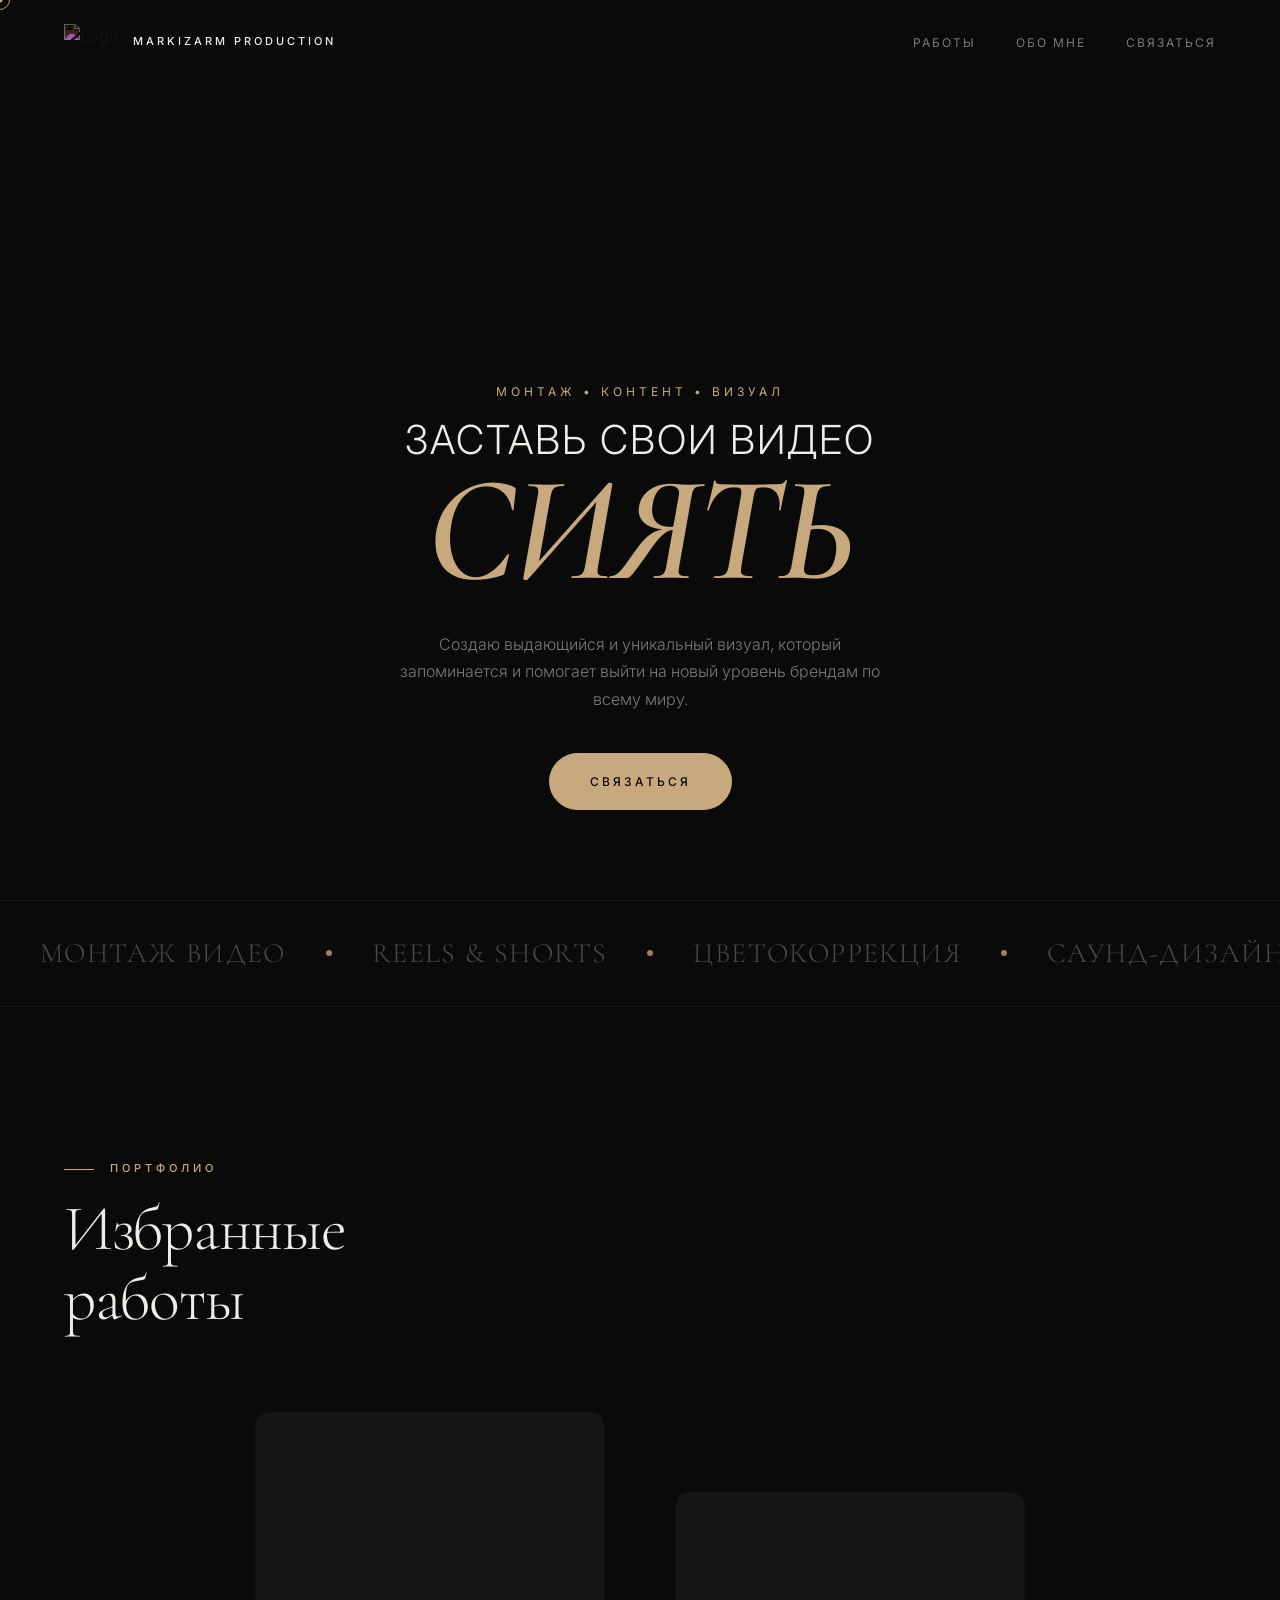
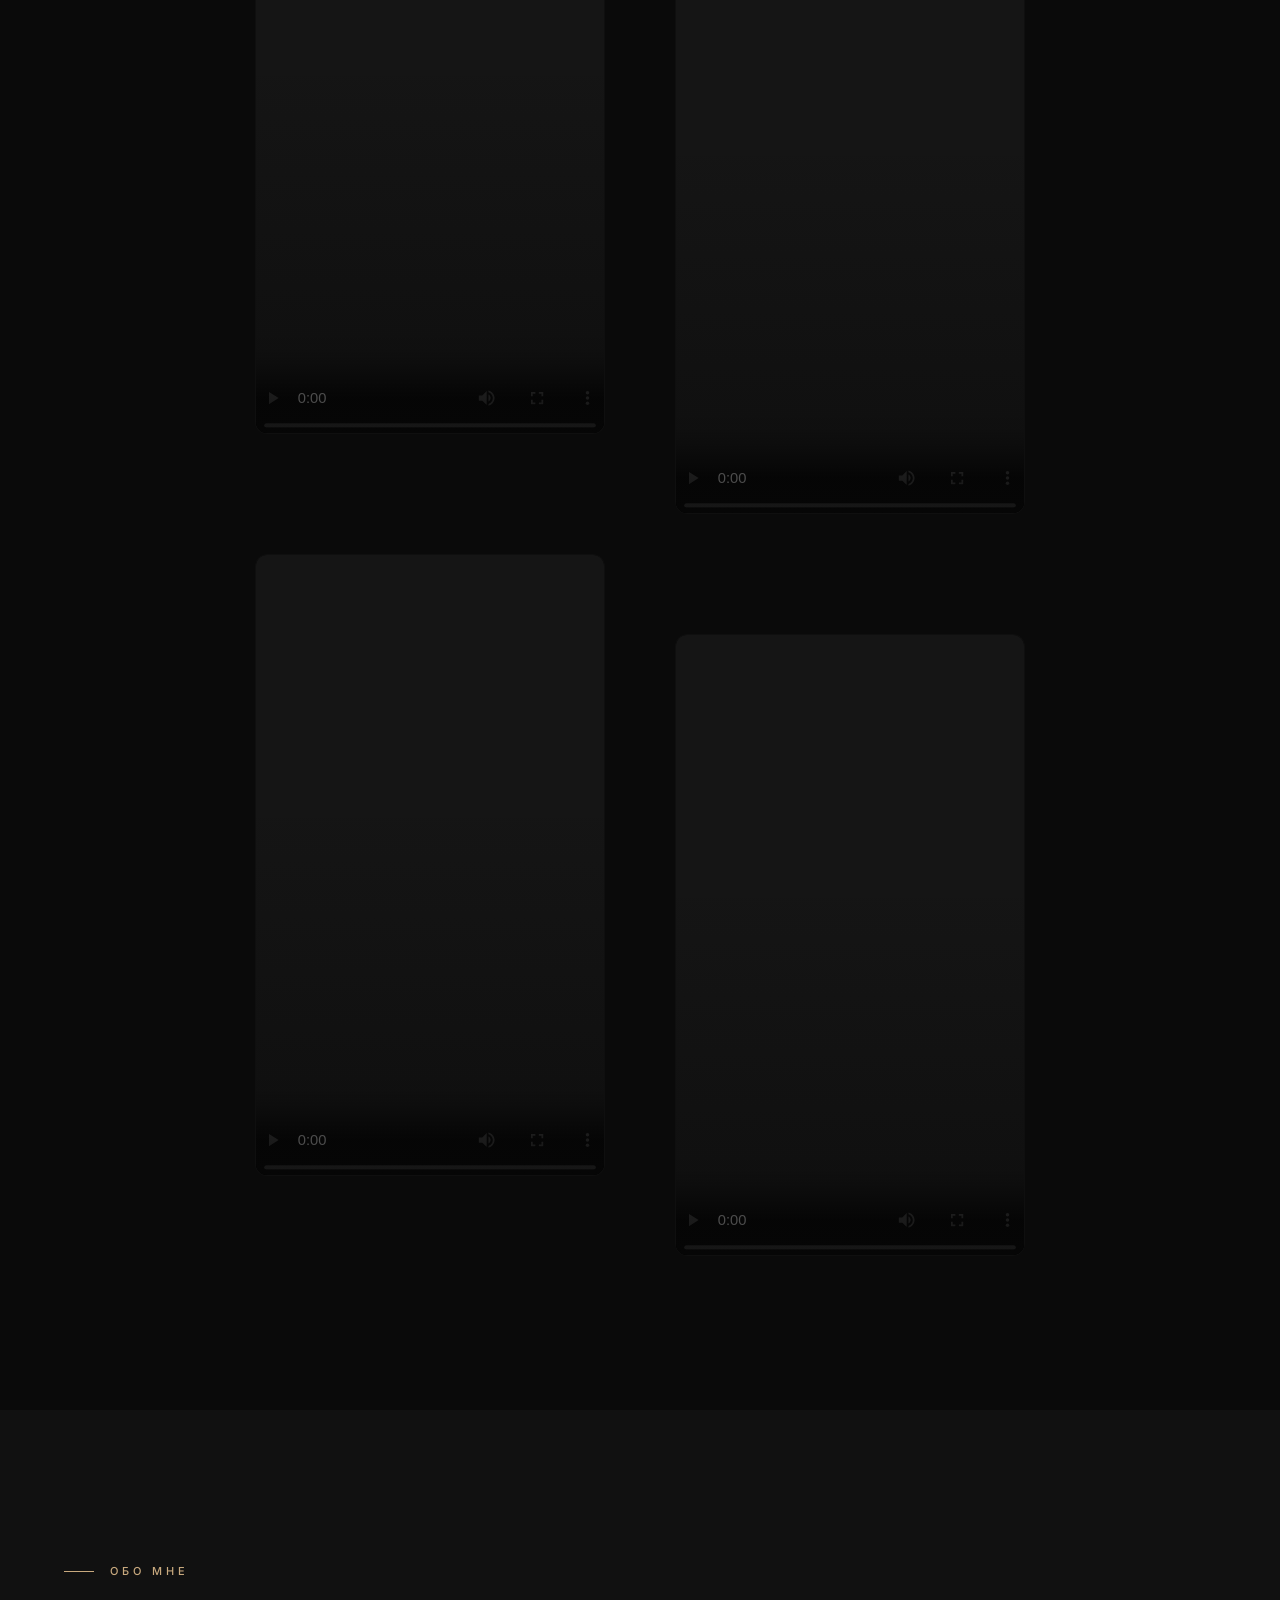
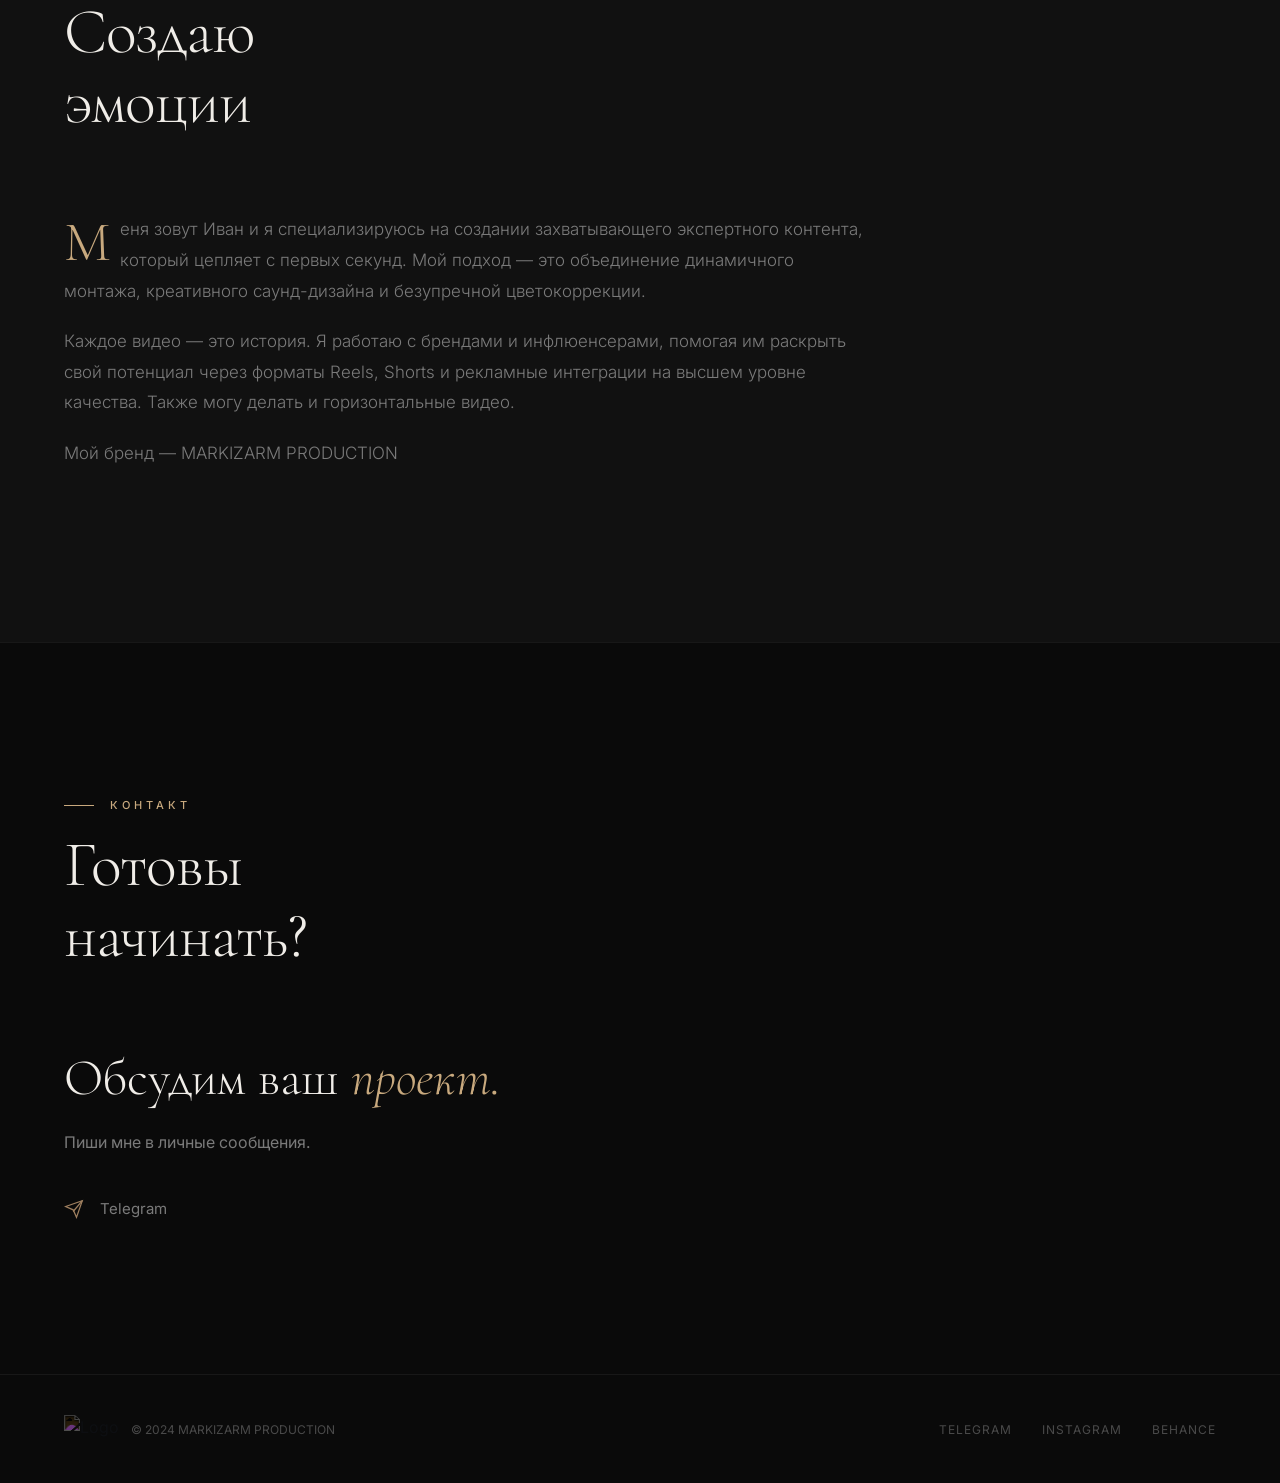
==== index.html @ 97e955fa "portfolio by markizarm" ====
<!DOCTYPE html>
<html lang="ru">
<head>
  <meta charset="UTF-8">
  <meta name="viewport" content="width=device-width, initial-scale=1.0">
  <title>Видеомонтаж и Контент — Портфолио</title>
  <meta name="description" content="Профессиональный видеомонтаж, Reels, Shorts и создание визуального контента.">
  <meta name="theme-color" content="#0a0a0a">

  <link rel="preconnect" href="https://fonts.googleapis.com">
  <link rel="preconnect" href="https://fonts.gstatic.com" crossorigin>
  <link href="https://fonts.googleapis.com/css2?family=Cormorant+Garamond:ital,wght@0,300;0,400;0,600;0,700;1,300;1,400&family=Inter:opsz,wght@14..32,300;14..32,400;14..32,500;14..32,600&display=swap" rel="stylesheet">

  <link rel="stylesheet" href="style.css">

  <link rel="icon" type="image/png" href="логотип/M%20-%20черный.png">
</head>
<body>

  <!-- ========== PRELOADER ========== -->
  <div class="preloader" id="preloader">
    <img src="логотип/M%20-%20черный.png" alt="Logo" class="preloader-logo custom-logo">
    <div class="preloader-line"></div>
  </div>

  <!-- ========== CUSTOM CURSOR ========== -->
  <div class="cursor" id="cursor"></div>
  <div class="cursor-dot" id="cursorDot"></div>

  <!-- ========== MOBILE MENU ========== -->
  <div class="mobile-menu" id="mobileMenu">
    <a href="#projects" data-mobile-link>Работы</a>
    <a href="#about" data-mobile-link>Обо мне</a>
    <a href="#contact" data-mobile-link>Связаться</a>
  </div>

  <!-- ========== NAVIGATION ========== -->
  <nav class="nav" id="nav">
    <a href="#" class="nav-logo" data-hover>
      <img src="логотип/M%20-%20черный.png" alt="Logo" class="custom-logo nav-logo-img">
      <div class="nav-logo-text">
        MARKIZARM PRODUCTION
      </div>
    </a>

    <ul class="nav-links">
      <li><a href="#projects" data-hover>Работы</a></li>
      <li><a href="#about" data-hover>Обо мне</a></li>
      <li><a href="#contact" data-hover>Связаться</a></li>
    </ul>

    <button class="nav-toggle" id="navToggle" aria-label="Меню">
      <span></span>
      <span></span>
      <span></span>
    </button>
  </nav>

  <main id="main-content">

    <!-- ========== HERO SECTION ========== -->
    <section class="hero" id="hero">
      <div class="hero-bg">
        <!-- Текстурный фон убран -->
      </div>
      <div class="hero-overlay"></div>

      <div class="hero-content" style="text-align: center; max-width: 1000px; margin: 0 auto; display: flex; flex-direction: column; align-items: center;">
        <p class="hero-subtitle">монтаж • контент • визуал</p>
        <h1 class="hero-title" style="margin-bottom: 20px;">
          <span class="line"><span class="line-inner" style="font-family: var(--font-body); font-weight: 300; font-size: clamp(24px, 4vw, 40px); letter-spacing: 0.05em; text-transform: uppercase;">заставь свои видео</span></span>
          <span class="line"><span class="line-inner" style="font-size: clamp(60px, 12vw, 150px); color: var(--accent); font-weight: 600; font-style: italic; text-transform: uppercase; padding: 0 10px;">СИЯТЬ</span></span>
        </h1>
        <p class="hero-description" style="margin-top: 10px;">
          Создаю выдающийся и уникальный визуал, который запоминается и помогает выйти на новый уровень брендам по всему миру.
        </p>
        <div class="hero-btns" style="margin-top: 40px; display: flex; gap: 20px; opacity: 0; animation: heroReveal 1s var(--ease-out-expo) 1.6s forwards; transform: translateY(30px);">
          <a href="#contact" class="btn-submit" data-hover style="align-self: center; background: var(--accent); color: var(--bg-primary); padding: 18px 40px; border-radius: 100px;">
            Связаться
          </a>
        </div>
      </div>
    </section>

    <!-- ========== MARQUEE ========== -->
    <div class="marquee">
      <div class="marquee-track">
        <div class="marquee-item">
          <span>Монтаж видео</span><div class="dot"></div>
          <span>Reels & Shorts</span><div class="dot"></div>
          <span>Цветокоррекция</span><div class="dot"></div>
          <span>Саунд-дизайн</span><div class="dot"></div>
          <span>Креатив</span><div class="dot"></div>
          <span>Визуальные эффекты</span><div class="dot"></div>
        </div>
        <div class="marquee-item">
          <span>Монтаж видео</span><div class="dot"></div>
          <span>Reels & Shorts</span><div class="dot"></div>
          <span>Цветокоррекция</span><div class="dot"></div>
          <span>Саунд-дизайн</span><div class="dot"></div>
          <span>Креатив</span><div class="dot"></div>
          <span>Визуальные эффекты</span><div class="dot"></div>
        </div>
      </div>
    </div>

    <!-- ========== PROJECTS SECTION (VIDEOS) ========== -->
    <section class="section projects" id="projects">
      <div class="section-header reveal">
        <p class="section-label">Портфолио</p>
        <h2 class="section-title">Избранные<br>работы</h2>
      </div>

      <div class="video-grid stagger-children">
        <!-- Video 1 -->
        <div class="video-card reveal">
          <div class="video-card-inner">
            <video class="portfolio-video" src="видео/Comp%201.mp4" controls preload="metadata"></video>
            <div class="video-card-overlay"></div>
            <div class="project-card-shine"></div>
          </div>
        </div>

        <!-- Video 2 -->
        <div class="video-card reveal">
          <div class="video-card-inner">
            <video class="portfolio-video" src="видео/Feast%20рилс%20(%20новый%20стиль%20)%20Linked%20Comp%2001.mp4" controls preload="metadata"></video>
            <div class="video-card-overlay"></div>
            <div class="project-card-shine"></div>
          </div>
        </div>

        <!-- Video 3 -->
        <div class="video-card reveal">
          <div class="video-card-inner">
            <video class="portfolio-video" src="видео/конкурс%20едит%20лаб%20Linked_1.mp4" controls preload="metadata"></video>
            <div class="video-card-overlay"></div>
            <div class="project-card-shine"></div>
          </div>
        </div>

        <!-- Video 4 -->
        <div class="video-card reveal">
          <div class="video-card-inner">
            <video class="portfolio-video" src="видео/симон%20рилс.mp4" controls preload="metadata"></video>
            <div class="video-card-overlay"></div>
            <div class="project-card-shine"></div>
          </div>
        </div>
      </div>
    </section>

    <!-- ========== ABOUT SECTION ========== -->
    <section class="section about" id="about">
      <div class="section-header reveal">
        <p class="section-label">Обо мне</p>
        <h2 class="section-title">Создаю<br>эмоции</h2>
      </div>

      <div class="about-grid">
        <div class="about-text reveal">
          <p>Меня зовут Иван и я специализируюсь на создании захватывающего экспертного контента, который цепляет с первых секунд. Мой подход — это объединение динамичного монтажа, креативного саунд-дизайна и безупречной цветокоррекции.</p>
          <p>Каждое видео — это история. Я работаю с брендами и инфлюенсерами, помогая им раскрыть свой потенциал через форматы Reels, Shorts и рекламные интеграции на высшем уровне качества. Также могу делать и горизонтальные видео.</p>
          <p>Мой бренд — MARKIZARM PRODUCTION</p>
        </div>
      </div>
    </section>

    <!-- ========== CONTACT SECTION ========== -->
    <section class="section contact" id="contact">
      <div class="section-header reveal">
        <p class="section-label">Контакт</p>
        <h2 class="section-title">Готовы<br>начинать?</h2>
      </div>

      <div class="contact-grid">
        <div class="contact-text reveal">
          <h3>Обсудим ваш <em>проект.</em></h3>
          <p>Пиши мне в личные сообщения.</p>

          <div class="contact-info">
            <a href="https://t.me/markizarm228" target="_blank" class="contact-info-item" data-hover>
              <svg viewBox="0 0 24 24" fill="none" stroke="currentColor" stroke-width="1.5">
                <path d="m22 2-7 20-4-9-9-4 20-7z"/>
                <path d="m22 2-11 13"/>
              </svg>
              Telegram
            </a>
          </div>
        </div>
      </div>
    </section>

  </main>

  <!-- ========== FOOTER ========== -->
  <footer class="footer">
    <div class="footer-left">
      <a href="#" class="footer-logo" data-hover>
        <img src="логотип/M%20-%20черный.png" alt="Logo" class="custom-logo">
      </a>
      <span class="footer-copy">&copy; 2024 MARKIZARM PRODUCTION</span>
    </div>

    <div class="footer-links">
      <a href="#" data-hover>Telegram</a>
      <a href="#" data-hover>Instagram</a>
      <a href="#" data-hover>Behance</a>
    </div>
  </footer>

  <script src="script.js"></script>
</body>
</html>
---- style.css ----
/* ============================================
   MARKIZARM PRODUCTION — Design System
   Monochrome + Dark Accent Palette
   ============================================ */

/* --- CSS Custom Properties --- */
:root {
  /* Colors */
  --bg-primary: #0a0a0a;
  --bg-secondary: #111111;
  --bg-card: #161616;
  --bg-card-hover: #1c1c1c;
  --bg-surface: #1a1a1a;
  --border: rgba(255, 255, 255, 0.06);
  --border-hover: rgba(255, 255, 255, 0.12);

  --text-primary: #f0ede8;
  --text-secondary: #7a7a7a;
  --text-muted: #4a4a4a;

  --accent: #c8a97e;
  --accent-dim: #a08060;
  --accent-glow: rgba(200, 169, 126, 0.15);

  /* Typography */
  --font-heading: 'Cormorant Garamond', 'Georgia', serif;
  --font-body: 'Inter', -apple-system, sans-serif;

  /* Spacing */
  --section-padding: clamp(80px, 12vw, 160px);
  --container-width: 1440px;
  --container-padding: clamp(20px, 5vw, 80px);

  /* Transitions */
  --ease-out-expo: cubic-bezier(0.16, 1, 0.3, 1);
  --ease-out-quart: cubic-bezier(0.25, 1, 0.5, 1);
  --ease-in-out: cubic-bezier(0.65, 0, 0.35, 1);

  /* 3D */
  --perspective: 1000px;
  --tilt-max: 12deg;
}

/* --- Reset & Base --- */
*,
*::before,
*::after {
  margin: 0;
  padding: 0;
  box-sizing: border-box;
}

html {
  scroll-behavior: smooth;
  overflow-x: hidden;
  -webkit-font-smoothing: antialiased;
  -moz-osx-font-smoothing: grayscale;
}

body {
  font-family: var(--font-body);
  background: var(--bg-primary);
  color: var(--text-primary);
  line-height: 1.6;
  overflow-x: hidden;
  cursor: default;
}

a {
  color: inherit;
  text-decoration: none;
}

img {
  display: block;
  max-width: 100%;
}

button {
  border: none;
  background: none;
  color: inherit;
  font: inherit;
  cursor: pointer;
}

::selection {
  background: var(--accent);
  color: var(--bg-primary);
}

/* --- Custom Cursor --- */
.cursor {
  position: fixed;
  top: 0;
  left: 0;
  width: 20px;
  height: 20px;
  border: 1.5px solid var(--accent);
  border-radius: 50%;
  pointer-events: none;
  z-index: 10000;
  transition: width 0.3s var(--ease-out-expo),
              height 0.3s var(--ease-out-expo),
              border-color 0.3s,
              background 0.3s;
  transform: translate(-50%, -50%);
  mix-blend-mode: difference;
}

.cursor.hovering {
  width: 50px;
  height: 50px;
  background: rgba(200, 169, 126, 0.1);
  border-color: var(--accent);
}

.cursor-dot {
  position: fixed;
  top: 0;
  left: 0;
  width: 5px;
  height: 5px;
  background: var(--accent);
  border-radius: 50%;
  pointer-events: none;
  z-index: 10001;
  transform: translate(-50%, -50%);
}

@media (hover: none) {
  .cursor, .cursor-dot { display: none; }
}

/* --- Preloader --- */
.preloader {
  position: fixed;
  inset: 0;
  z-index: 9999;
  background: var(--bg-primary);
  display: flex;
  flex-direction: column;
  align-items: center;
  justify-content: center;
  transition: opacity 0.8s var(--ease-out-expo),
              visibility 0.8s;
}

.preloader.hidden {
  opacity: 0;
  visibility: hidden;
  pointer-events: none;
}

.preloader-logo {
  width: 80px;
  height: 80px;
  color: var(--text-primary);
  animation: preloaderPulse 1.5s var(--ease-in-out) infinite;
}

.preloader-line {
  width: 120px;
  height: 1px;
  background: var(--border);
  margin-top: 30px;
  position: relative;
  overflow: hidden;
}

.preloader-line::after {
  content: '';
  position: absolute;
  top: 0;
  left: -100%;
  width: 100%;
  height: 100%;
  background: var(--accent);
  animation: preloaderSlide 1.2s var(--ease-in-out) infinite;
}

@keyframes preloaderPulse {
  0%, 100% { opacity: 0.4; transform: scale(0.95); }
  50% { opacity: 1; transform: scale(1); }
}

@keyframes preloaderSlide {
  0% { left: -100%; }
  100% { left: 100%; }
}

/* --- Navigation --- */
.nav {
  position: fixed;
  top: 0;
  left: 0;
  right: 0;
  z-index: 1000;
  padding: 24px var(--container-padding);
  display: flex;
  align-items: center;
  justify-content: space-between;
  transition: background 0.4s, padding 0.4s, backdrop-filter 0.4s;
}

.nav.scrolled {
  background: rgba(10, 10, 10, 0.85);
  backdrop-filter: blur(20px);
  -webkit-backdrop-filter: blur(20px);
  padding-top: 16px;
  padding-bottom: 16px;
  border-bottom: 1px solid var(--border);
}

.nav-logo {
  display: flex;
  align-items: center;
  gap: 14px;
  z-index: 1001;
}

.nav-logo svg {
  width: 36px;
  height: 36px;
  color: var(--text-primary);
  transition: color 0.3s;
}

.nav-logo:hover svg {
  color: var(--accent);
}

.nav-logo-text {
  font-family: var(--font-body);
  font-size: 11px;
  font-weight: 500;
  letter-spacing: 3px;
  text-transform: uppercase;
  color: var(--text-primary);
}

.nav-logo-text span {
  display: block;
  font-size: 9px;
  letter-spacing: 4px;
  color: var(--text-secondary);
  margin-top: 2px;
}

.nav-links {
  display: flex;
  align-items: center;
  gap: 40px;
  list-style: none;
}

.nav-links a {
  font-size: 12px;
  font-weight: 400;
  letter-spacing: 2px;
  text-transform: uppercase;
  color: var(--text-secondary);
  transition: color 0.3s;
  position: relative;
}

.nav-links a::after {
  content: '';
  position: absolute;
  bottom: -4px;
  left: 0;
  width: 0;
  height: 1px;
  background: var(--accent);
  transition: width 0.4s var(--ease-out-expo);
}

.nav-links a:hover {
  color: var(--text-primary);
}

.nav-links a:hover::after {
  width: 100%;
}

/* Mobile Menu Toggle */
.nav-toggle {
  display: none;
  flex-direction: column;
  gap: 6px;
  width: 28px;
  z-index: 1001;
  cursor: pointer;
}

.nav-toggle span {
  display: block;
  width: 100%;
  height: 1.5px;
  background: var(--text-primary);
  transition: transform 0.4s var(--ease-out-expo),
              opacity 0.3s;
}

.nav-toggle.active span:nth-child(1) {
  transform: translateY(7.5px) rotate(45deg);
}
.nav-toggle.active span:nth-child(2) {
  opacity: 0;
}
.nav-toggle.active span:nth-child(3) {
  transform: translateY(-7.5px) rotate(-45deg);
}

/* --- Hero Section --- */
.hero {
  position: relative;
  height: 100vh;
  min-height: 700px;
  display: flex;
  align-items: flex-end;
  justify-content: flex-start;
  padding: 0 var(--container-padding);
  padding-bottom: clamp(60px, 10vh, 120px);
  overflow: hidden;
}

.hero-bg {
  position: absolute;
  inset: 0;
  z-index: 0;
}

.hero-bg img {
  width: 100%;
  height: 100%;
  object-fit: cover;
  filter: grayscale(100%) brightness(0.35) contrast(1.1);
  transform: scale(1.1);
  transition: transform 0.1s linear;
}

.hero-overlay {
  position: absolute;
  inset: 0;
  background: linear-gradient(
    180deg,
    rgba(10, 10, 10, 0.3) 0%,
    rgba(10, 10, 10, 0.1) 40%,
    rgba(10, 10, 10, 0.7) 75%,
    rgba(10, 10, 10, 0.95) 100%
  );
  z-index: 1;
}

.hero-content {
  position: relative;
  z-index: 2;
  max-width: 900px;
}

.hero-subtitle {
  font-family: var(--font-body);
  font-size: 12px;
  font-weight: 400;
  letter-spacing: 4px;
  text-transform: uppercase;
  color: var(--accent);
  margin-bottom: 20px;
  opacity: 0;
  transform: translateY(30px);
  animation: heroReveal 1s var(--ease-out-expo) 0.8s forwards;
}

.hero-title {
  font-family: var(--font-heading);
  font-size: clamp(48px, 8vw, 120px);
  font-weight: 300;
  line-height: 0.95;
  letter-spacing: -0.02em;
  color: var(--text-primary);
  margin-bottom: 30px;
}

.hero-title .line {
  display: block;
  overflow: hidden;
}

.hero-title .line-inner {
  display: block;
  opacity: 0;
  transform: translateY(100%);
  animation: heroTitleReveal 1.2s var(--ease-out-expo) forwards;
}

.hero-title .line:nth-child(1) .line-inner { animation-delay: 1s; }
.hero-title .line:nth-child(2) .line-inner { animation-delay: 1.15s; }

.hero-title em {
  font-style: italic;
  color: var(--accent);
}

.hero-description {
  font-size: 16px;
  font-weight: 300;
  color: var(--text-secondary);
  max-width: 500px;
  line-height: 1.7;
  opacity: 0;
  transform: translateY(30px);
  animation: heroReveal 1s var(--ease-out-expo) 1.4s forwards;
}

.hero-scroll {
  position: absolute;
  bottom: 40px;
  right: var(--container-padding);
  z-index: 2;
  display: flex;
  flex-direction: column;
  align-items: center;
  gap: 10px;
  opacity: 0;
  animation: heroReveal 1s var(--ease-out-expo) 1.8s forwards;
}

.hero-scroll span {
  font-size: 10px;
  letter-spacing: 3px;
  text-transform: uppercase;
  color: var(--text-muted);
  writing-mode: vertical-rl;
}

.hero-scroll-line {
  width: 1px;
  height: 60px;
  background: var(--border);
  position: relative;
  overflow: hidden;
}

.hero-scroll-line::after {
  content: '';
  position: absolute;
  top: -100%;
  left: 0;
  width: 100%;
  height: 100%;
  background: var(--accent);
  animation: scrollLine 2s var(--ease-in-out) infinite;
}

@keyframes heroReveal {
  to { opacity: 1; transform: translateY(0); }
}

@keyframes heroTitleReveal {
  to { opacity: 1; transform: translateY(0); }
}

@keyframes scrollLine {
  0% { top: -100%; }
  50% { top: 100%; }
  50.01% { top: -100%; }
  100% { top: 100%; }
}

/* --- Marquee --- */
.marquee {
  overflow: hidden;
  padding: 30px 0;
  border-top: 1px solid var(--border);
  border-bottom: 1px solid var(--border);
  background: var(--bg-primary);
  position: relative;
  z-index: 5;
}

.marquee-track {
  display: flex;
  width: max-content;
  animation: marqueeScroll 30s linear infinite;
}

.marquee-item {
  display: flex;
  align-items: center;
  gap: 40px;
  padding: 0 40px;
  white-space: nowrap;
}

.marquee-item span {
  font-family: var(--font-heading);
  font-size: clamp(18px, 2.5vw, 28px);
  font-weight: 300;
  letter-spacing: 0.05em;
  color: var(--text-muted);
  text-transform: uppercase;
}

.marquee-item .dot {
  width: 6px;
  height: 6px;
  border-radius: 50%;
  background: var(--accent-dim);
  flex-shrink: 0;
}

@keyframes marqueeScroll {
  0% { transform: translateX(0); }
  100% { transform: translateX(-50%); }
}

/* --- Section Common --- */
.section {
  padding: var(--section-padding) var(--container-padding);
  position: relative;
}

.section-header {
  margin-bottom: clamp(40px, 6vw, 80px);
}

.section-label {
  font-size: 11px;
  font-weight: 500;
  letter-spacing: 4px;
  text-transform: uppercase;
  color: var(--accent);
  margin-bottom: 16px;
  display: flex;
  align-items: center;
  gap: 16px;
}

.section-label::before {
  content: '';
  width: 30px;
  height: 1px;
  background: var(--accent);
}

.section-title {
  font-family: var(--font-heading);
  font-size: clamp(36px, 5vw, 72px);
  font-weight: 300;
  line-height: 1.1;
  letter-spacing: -0.02em;
}

/* --- Reveal Animations --- */
.reveal {
  opacity: 0;
  transform: translateY(60px);
  transition: opacity 1s var(--ease-out-expo),
              transform 1s var(--ease-out-expo);
}

.reveal.visible {
  opacity: 1;
  transform: translateY(0);
}

.reveal-mask {
  clip-path: inset(100% 0 0 0);
  transition: clip-path 1.2s var(--ease-out-expo);
}

.reveal-mask.visible {
  clip-path: inset(0 0 0 0);
}

.reveal-scale {
  opacity: 0;
  transform: scale(0.9);
  transition: opacity 1s var(--ease-out-expo),
              transform 1s var(--ease-out-expo);
}

.reveal-scale.visible {
  opacity: 1;
  transform: scale(1);
}

/* Stagger children */
.stagger-children .reveal:nth-child(1) { transition-delay: 0s; }
.stagger-children .reveal:nth-child(2) { transition-delay: 0.1s; }
.stagger-children .reveal:nth-child(3) { transition-delay: 0.2s; }
.stagger-children .reveal:nth-child(4) { transition-delay: 0.3s; }
.stagger-children .reveal:nth-child(5) { transition-delay: 0.4s; }
.stagger-children .reveal:nth-child(6) { transition-delay: 0.5s; }

/* --- About Section --- */
.about {
  background: var(--bg-secondary);
}

.about-grid {
  display: flex;
  flex-direction: column;
  gap: clamp(40px, 6vw, 100px);
  align-items: flex-start;
  max-width: 800px;
}

.about-text p {
  font-size: 17px;
  font-weight: 300;
  line-height: 1.8;
  color: var(--text-secondary);
  margin-bottom: 20px;
}

.about-text p:first-of-type::first-letter {
  font-family: var(--font-heading);
  font-size: 56px;
  float: left;
  line-height: 0.8;
  margin-right: 10px;
  margin-top: 6px;
  color: var(--accent);
}

.about-stats {
  display: grid;
  grid-template-columns: 1fr 1fr;
  gap: 40px;
  padding-top: 20px;
}

.stat {
  border-top: 1px solid var(--border);
  padding-top: 20px;
}

.stat-number {
  font-family: var(--font-heading);
  font-size: clamp(36px, 4vw, 56px);
  font-weight: 300;
  color: var(--text-primary);
  line-height: 1;
}

.stat-number .accent {
  color: var(--accent);
}

.stat-label {
  font-size: 12px;
  font-weight: 400;
  letter-spacing: 2px;
  text-transform: uppercase;
  color: var(--text-muted);
  margin-top: 8px;
}

/* --- Projects Section --- */
.projects {
  background: var(--bg-primary);
}

/* --- Custom Logo --- */
.custom-logo {
  height: 36px;
  width: auto;
  filter: invert(1);
  transition: transform 0.3s;
}

.preloader-logo.custom-logo {
  height: 60px;
  animation: preloaderPulse 1.5s var(--ease-in-out) infinite;
}

.footer-logo .custom-logo {
  height: 28px;
  opacity: 0.6;
}

/* --- Video Grid --- */
.video-grid {
  display: grid;
  grid-template-columns: repeat(2, 1fr);
  gap: 40px;
  max-width: 800px;
  margin: 0 auto;
  justify-items: center;
}

.video-card {
  position: relative;
  width: 100%;
  max-width: 350px;
  border-radius: 12px;
  overflow: hidden;
  cursor: pointer;
  transform-style: preserve-3d;
  perspective: var(--perspective);
  transition: transform 0.1s linear;
}

.video-card:nth-child(even) {
  margin-top: 80px;
}

.video-card-inner {
  position: relative;
  aspect-ratio: 9 / 16;
  overflow: hidden;
  border-radius: 12px;
  border: 1px solid var(--border);
  transition: border-color 0.4s, box-shadow 0.4s;
  transform-style: preserve-3d;
  background: #000;
}

.video-card:hover .video-card-inner {
  border-color: var(--border-hover);
  box-shadow: 0 30px 80px rgba(0, 0, 0, 0.4);
}

.portfolio-video {
  width: 100%;
  height: 100%;
  object-fit: cover;
  filter: grayscale(80%) brightness(0.6) contrast(1.1);
  transform: scale(1.05);
  transition: transform 0.8s var(--ease-out-expo), filter 0.8s var(--ease-out-expo);
}

.video-card:hover .portfolio-video {
  transform: scale(1.02);
  filter: grayscale(0%) brightness(1) contrast(1);
}

.video-card-overlay {
  position: absolute;
  inset: 0;
  background: linear-gradient(180deg, transparent 40%, rgba(10, 10, 10, 0.6) 100%);
  z-index: 1;
  pointer-events: none;
}

.video-play-btn {
  position: absolute;
  top: 50%;
  left: 50%;
  transform: translate(-50%, -50%) scale(0.8);
  width: 64px;
  height: 64px;
  background: rgba(0, 0, 0, 0.5);
  backdrop-filter: blur(8px);
  -webkit-backdrop-filter: blur(8px);
  border: 1px solid rgba(255, 255, 255, 0.2);
  border-radius: 50%;
  display: flex;
  align-items: center;
  justify-content: center;
  z-index: 4;
  opacity: 0;
  transition: opacity 0.4s var(--ease-out-expo), transform 0.4s var(--ease-out-expo), background 0.3s;
  pointer-events: none;
}

.video-play-btn svg {
  width: 24px;
  height: 24px;
  fill: #fff;
  margin-left: 4px;
}

.video-card:hover .video-play-btn {
  opacity: 1;
  transform: translate(-50%, -50%) scale(1);
}

.video-card.playing .video-play-btn {
  opacity: 0 !important;
}

.video-card.playing .portfolio-video {
  filter: grayscale(0%) brightness(1) contrast(1);
}


.contact {
  background: var(--bg-primary);
  border-top: 1px solid var(--border);
}

.contact-grid {
  display: flex;
  flex-direction: column;
  gap: clamp(40px, 8vw, 120px);
  max-width: 800px;
}

.contact-text h3 {
  font-family: var(--font-heading);
  font-size: clamp(32px, 4vw, 52px);
  font-weight: 300;
  line-height: 1.2;
  margin-bottom: 20px;
}

.contact-text h3 em {
  font-style: italic;
  color: var(--accent);
}

.contact-text p {
  font-size: 16px;
  color: var(--text-secondary);
  line-height: 1.7;
  margin-bottom: 40px;
}

.contact-info {
  display: flex;
  flex-direction: column;
  gap: 20px;
}

.contact-info-item {
  display: flex;
  align-items: center;
  gap: 16px;
  font-size: 15px;
  color: var(--text-secondary);
  transition: color 0.3s;
}

.contact-info-item:hover {
  color: var(--accent);
}

.contact-info-item svg {
  width: 20px;
  height: 20px;
  stroke: var(--accent-dim);
  flex-shrink: 0;
}

.contact-form {
  display: flex;
  flex-direction: column;
  gap: 24px;
}

.form-group {
  position: relative;
}

.form-group input,
.form-group textarea {
  width: 100%;
  padding: 16px 0;
  background: transparent;
  border: none;
  border-bottom: 1px solid var(--border);
  color: var(--text-primary);
  font-family: var(--font-body);
  font-size: 15px;
  font-weight: 300;
  outline: none;
  transition: border-color 0.3s;
}

.form-group textarea {
  resize: none;
  min-height: 100px;
}

.form-group input:focus,
.form-group textarea:focus {
  border-color: var(--accent);
}

.form-group label {
  position: absolute;
  top: 16px;
  left: 0;
  font-size: 13px;
  color: var(--text-muted);
  letter-spacing: 1px;
  transition: all 0.3s var(--ease-out-expo);
  pointer-events: none;
}

.form-group input:focus ~ label,
.form-group input:not(:placeholder-shown) ~ label,
.form-group textarea:focus ~ label,
.form-group textarea:not(:placeholder-shown) ~ label {
  top: -8px;
  font-size: 10px;
  color: var(--accent);
  letter-spacing: 2px;
  text-transform: uppercase;
}

.btn-submit {
  display: inline-flex;
  align-items: center;
  gap: 12px;
  padding: 18px 40px;
  background: transparent;
  border: 1px solid var(--accent);
  color: var(--accent);
  font-size: 12px;
  font-weight: 500;
  letter-spacing: 3px;
  text-transform: uppercase;
  cursor: pointer;
  transition: background 0.4s, color 0.4s, transform 0.3s;
  align-self: flex-start;
}

.btn-submit:hover {
  background: var(--accent);
  color: var(--bg-primary);
  transform: translateY(-2px);
}

.btn-submit svg {
  width: 16px;
  height: 16px;
  transition: transform 0.3s;
}

.btn-submit:hover svg {
  transform: translateX(4px);
}

/* --- Footer --- */
.footer {
  padding: 40px var(--container-padding);
  border-top: 1px solid var(--border);
  display: flex;
  align-items: center;
  justify-content: space-between;
  background: var(--bg-primary);
}

.footer-left {
  display: flex;
  align-items: center;
  gap: 12px;
}

.footer-logo svg {
  width: 28px;
  height: 28px;
  color: var(--text-muted);
}

.footer-copy {
  font-size: 12px;
  color: var(--text-muted);
}

.footer-links {
  display: flex;
  gap: 30px;
}

.footer-links a {
  font-size: 12px;
  color: var(--text-muted);
  letter-spacing: 1px;
  text-transform: uppercase;
  transition: color 0.3s;
}

.footer-links a:hover {
  color: var(--accent);
}

/* --- Parallax Section Backgrounds --- */
.parallax-section {
  position: relative;
  overflow: hidden;
}

.parallax-bg {
  position: absolute;
  inset: -20%;
  z-index: 0;
}

.parallax-bg img {
  width: 100%;
  height: 100%;
  object-fit: cover;
  filter: grayscale(100%) brightness(0.15);
}



/* --- Mobile Menu Overlay --- */
.mobile-menu {
  position: fixed;
  inset: 0;
  z-index: 999;
  background: var(--bg-primary);
  display: flex;
  flex-direction: column;
  align-items: center;
  justify-content: center;
  gap: 30px;
  opacity: 0;
  visibility: hidden;
  transition: opacity 0.5s, visibility 0.5s;
}

.mobile-menu.active {
  opacity: 1;
  visibility: visible;
}

.mobile-menu a {
  font-family: var(--font-heading);
  font-size: 36px;
  font-weight: 300;
  color: var(--text-secondary);
  transition: color 0.3s;
}

.mobile-menu a:hover {
  color: var(--accent);
}

/* --- Responsive --- */
@media (max-width: 1024px) {
  .projects-grid {
    grid-template-columns: 1fr;
    gap: 40px;
  }

  .project-card:nth-child(even) {
    margin-top: 0;
  }

  .services-grid {
    grid-template-columns: 1fr;
  }

  .about-grid {
    grid-template-columns: 1fr;
  }

  .contact-grid {
    grid-template-columns: 1fr;
  }

  .project-detail-meta-grid {
    grid-template-columns: repeat(2, 1fr);
  }
}

@media (max-width: 768px) {
  .nav-links {
    display: none;
  }

  .nav-toggle {
    display: flex;
  }

  .hero-title {
    font-size: clamp(36px, 10vw, 64px);
  }

  .about-stats {
    grid-template-columns: 1fr 1fr;
    gap: 24px;
  }

  .footer {
    flex-direction: column;
    gap: 20px;
    text-align: center;
  }

  .footer-links {
    gap: 20px;
  }

  .featured-project-content {
    flex-direction: column;
    gap: 20px;
  }
}

@media (max-width: 480px) {
  .about-stats {
    grid-template-columns: 1fr;
  }

  .project-detail-meta-grid {
    grid-template-columns: 1fr;
  }
}
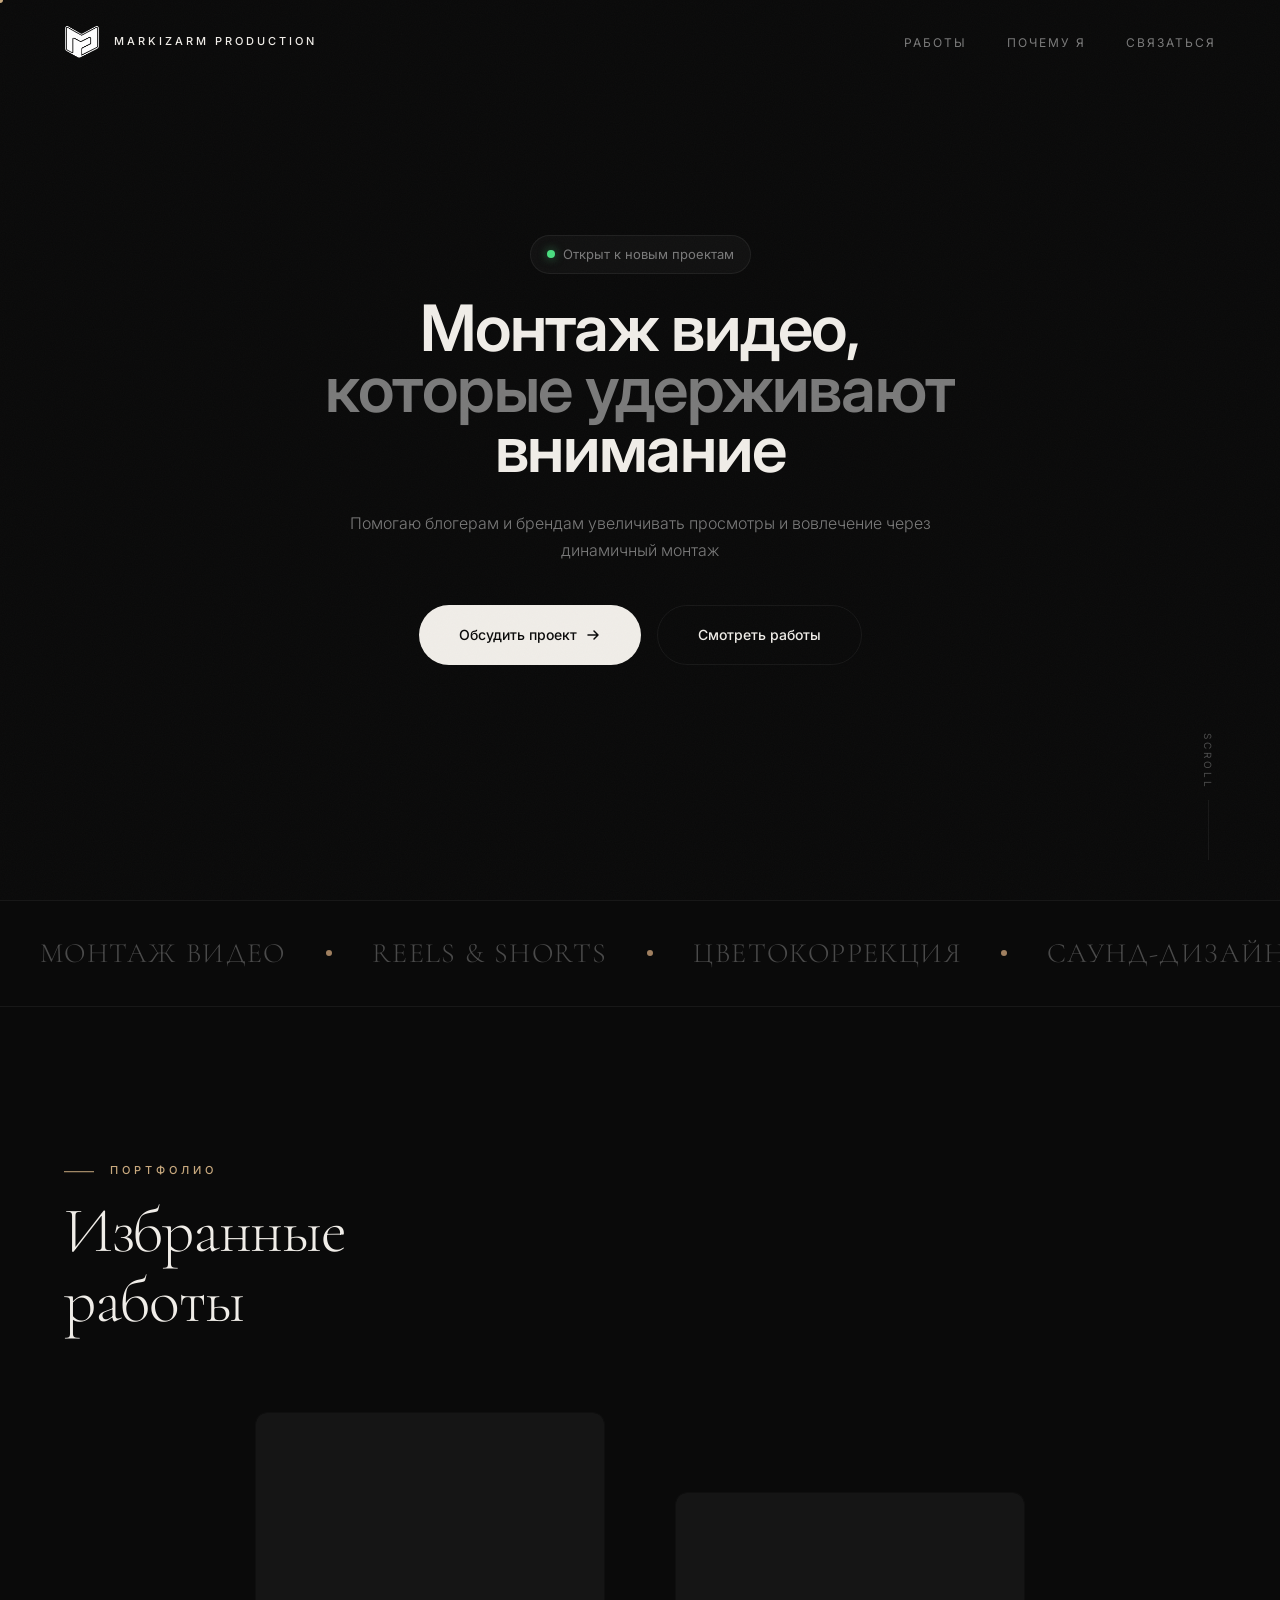
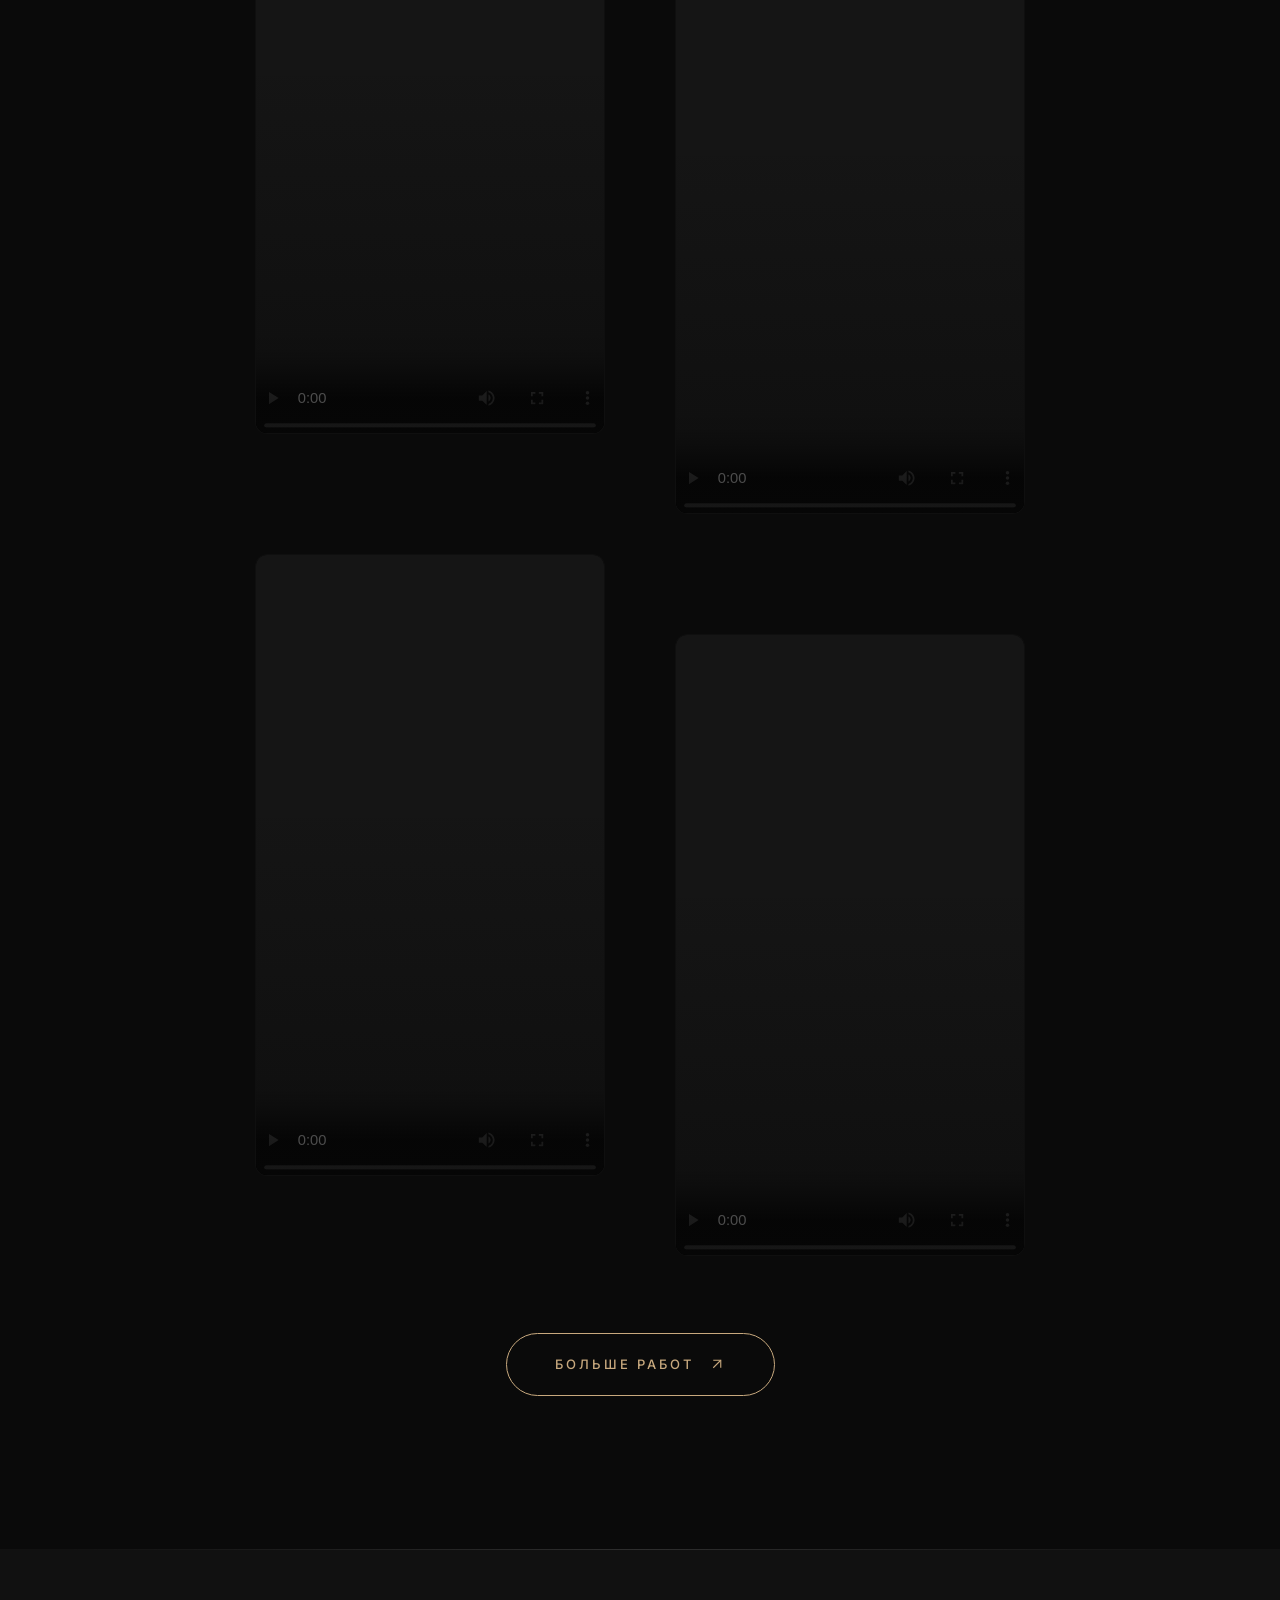
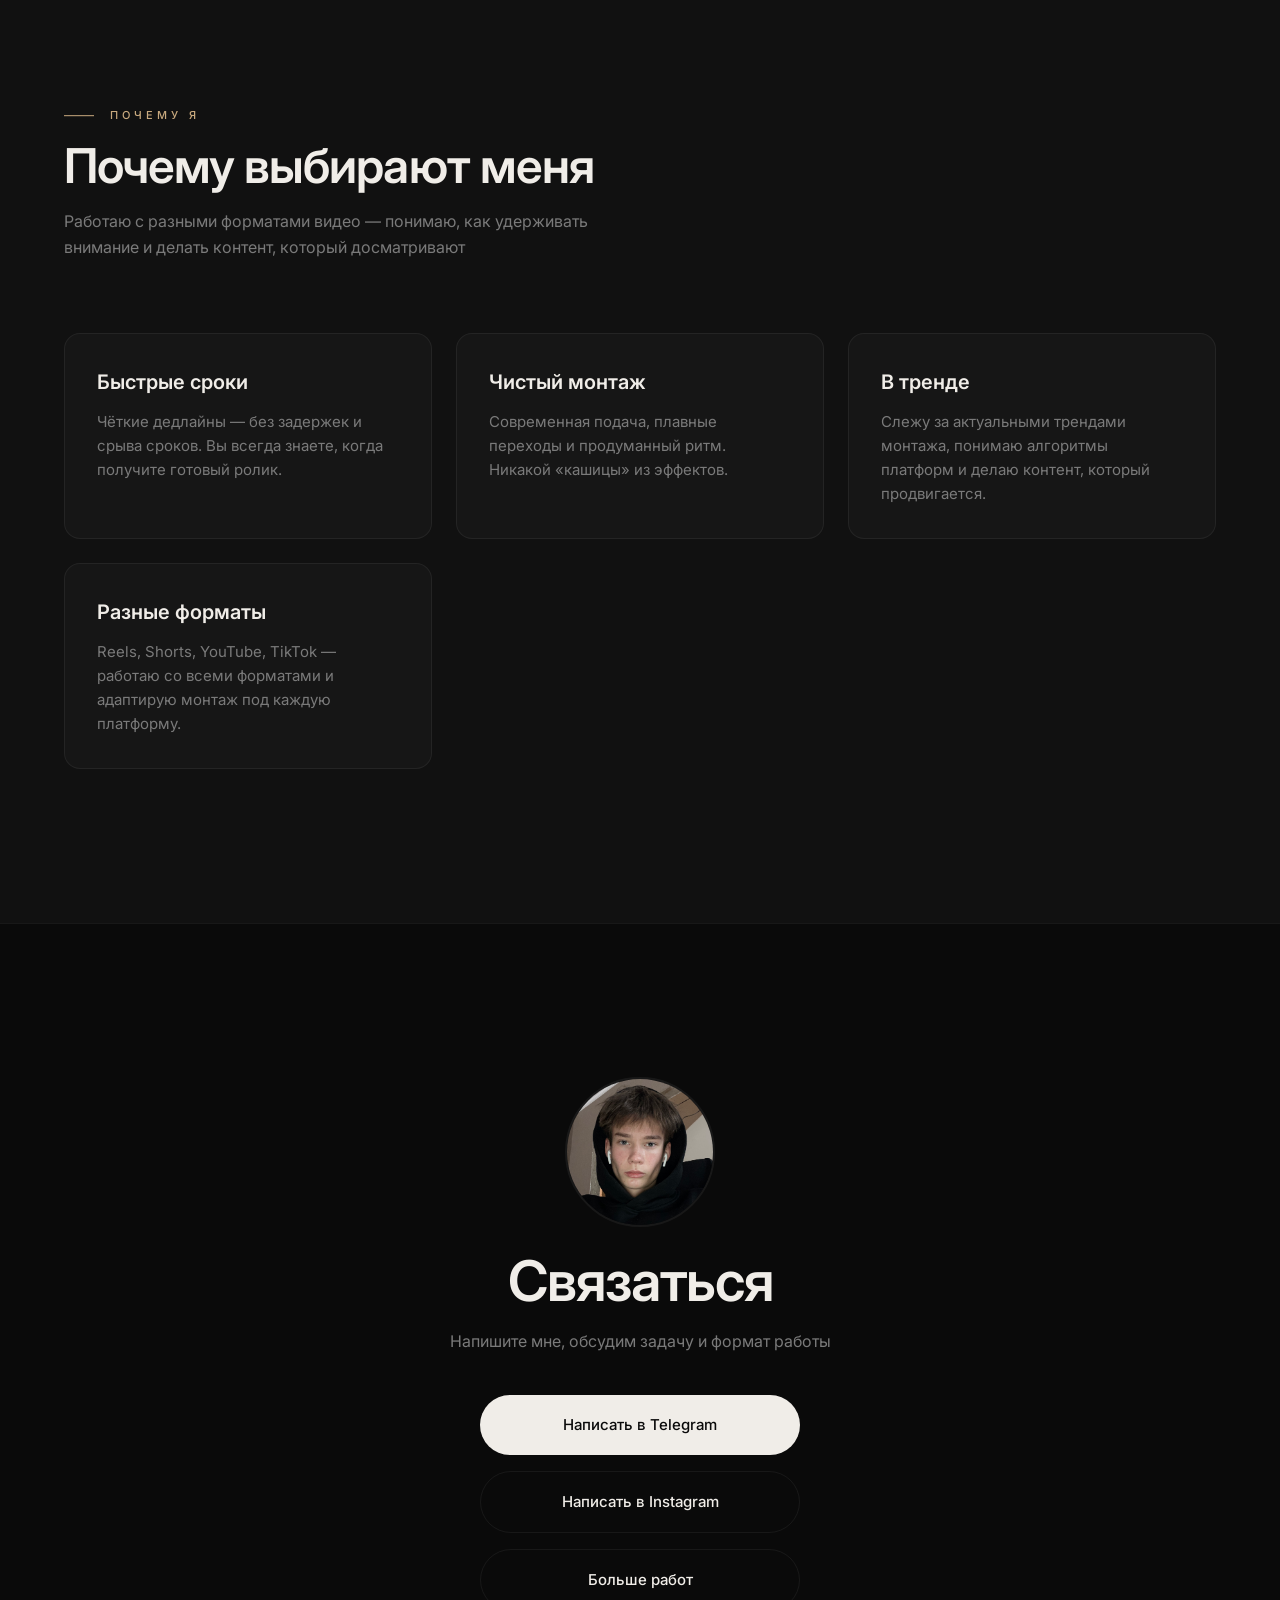
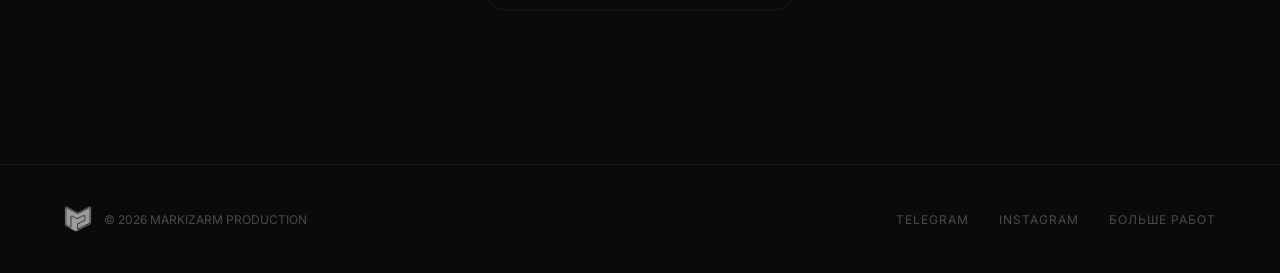
==== commit 8c8de0dc: "Add files via upload" ====
--- a/index.html
+++ b/index.html
@@ -30,7 +30,7 @@
   <!-- ========== MOBILE MENU ========== -->
   <div class="mobile-menu" id="mobileMenu">
     <a href="#projects" data-mobile-link>Работы</a>
-    <a href="#about" data-mobile-link>Обо мне</a>
+    <a href="#about" data-mobile-link>Почему я</a>
     <a href="#contact" data-mobile-link>Связаться</a>
   </div>
 
@@ -45,7 +45,7 @@
 
     <ul class="nav-links">
       <li><a href="#projects" data-hover>Работы</a></li>
-      <li><a href="#about" data-hover>Обо мне</a></li>
+      <li><a href="#about" data-hover>Почему я</a></li>
       <li><a href="#contact" data-hover>Связаться</a></li>
     </ul>
 
@@ -60,25 +60,37 @@
 
     <!-- ========== HERO SECTION ========== -->
     <section class="hero" id="hero">
-      <div class="hero-bg">
-        <!-- Текстурный фон убран -->
-      </div>
+      <canvas class="hero-canvas" id="heroCanvas"></canvas>
       <div class="hero-overlay"></div>
 
       <div class="hero-content" style="text-align: center; max-width: 1000px; margin: 0 auto; display: flex; flex-direction: column; align-items: center;">
-        <p class="hero-subtitle">монтаж • контент • визуал</p>
-        <h1 class="hero-title" style="margin-bottom: 20px;">
-          <span class="line"><span class="line-inner" style="font-family: var(--font-body); font-weight: 300; font-size: clamp(24px, 4vw, 40px); letter-spacing: 0.05em; text-transform: uppercase;">заставь свои видео</span></span>
-          <span class="line"><span class="line-inner" style="font-size: clamp(60px, 12vw, 150px); color: var(--accent); font-weight: 600; font-style: italic; text-transform: uppercase; padding: 0 10px;">СИЯТЬ</span></span>
+        <div class="hero-badge reveal" style="display: inline-flex; align-items: center; gap: 8px; padding: 8px 16px; border-radius: 100px; border: 1px solid var(--border); background: rgba(255, 255, 255, 0.03); margin-bottom: 24px; font-size: 13px; color: var(--text-secondary); opacity: 0; animation: heroReveal 1s var(--ease-out-expo) 0.6s forwards; transform: translateY(20px);">
+          <span class="hero-badge-dot" style="width: 8px; height: 8px; background: #4ade80; border-radius: 50%; box-shadow: 0 0 10px rgba(74, 222, 128, 0.5);"></span>
+          Открыт к новым проектам
+        </div>
+        <h1 class="hero-title" style="margin-bottom: 20px; font-weight: 600; text-transform: none; letter-spacing: -0.03em;">
+          <span class="line"><span class="line-inner" style="font-family: var(--font-body); font-weight: 600; font-size: clamp(32px, 6vw, 64px); letter-spacing: -0.02em; text-transform: none;">Монтаж видео,</span></span>
+          <span class="line"><span class="line-inner" style="font-family: var(--font-body); font-weight: 600; font-size: clamp(32px, 6vw, 64px); color: var(--text-secondary); letter-spacing: -0.02em; text-transform: none;">которые удерживают</span></span>
+          <span class="line"><span class="line-inner" style="font-family: var(--font-body); font-weight: 600; font-size: clamp(32px, 6vw, 64px); letter-spacing: -0.02em; text-transform: none;">внимание</span></span>
         </h1>
-        <p class="hero-description" style="margin-top: 10px;">
-          Создаю выдающийся и уникальный визуал, который запоминается и помогает выйти на новый уровень брендам по всему миру.
+        <p class="hero-description" style="margin-top: 10px; max-width: 600px;">
+          Помогаю блогерам и брендам увеличивать просмотры и вовлечение через динамичный монтаж
         </p>
-        <div class="hero-btns" style="margin-top: 40px; display: flex; gap: 20px; opacity: 0; animation: heroReveal 1s var(--ease-out-expo) 1.6s forwards; transform: translateY(30px);">
-          <a href="#contact" class="btn-submit" data-hover style="align-self: center; background: var(--accent); color: var(--bg-primary); padding: 18px 40px; border-radius: 100px;">
-            Связаться
-          </a>
-        </div>
+        <div class="hero-btns" style="margin-top: 40px; display: flex; gap: 16px; opacity: 0; animation: heroReveal 1s var(--ease-out-expo) 1.6s forwards; transform: translateY(30px); flex-wrap: wrap; justify-content: center;">
+          <a href="#contact" class="btn-primary" data-hover style="background: var(--text-primary); color: var(--bg-primary); padding: 18px 40px; border-radius: 100px; font-weight: 500; font-size: 14px; transition: transform 0.3s; display: inline-flex; align-items: center; gap: 8px;">
+            Обсудить проект
+            <svg width="16" height="16" viewBox="0 0 16 16" fill="none"><path d="M3 8H13M13 8L9 4M13 8L9 12" stroke="currentColor" stroke-width="1.5" stroke-linecap="round" stroke-linejoin="round"/></svg>
+          </a>
+          <a href="#projects" class="btn-ghost" data-hover style="background: transparent; color: var(--text-primary); border: 1px solid var(--border); padding: 18px 40px; border-radius: 100px; font-weight: 500; font-size: 14px; transition: all 0.3s; display: inline-flex; align-items: center; gap: 8px;">
+            Смотреть работы
+          </a>
+        </div>
+      </div>
+
+      <!-- Scroll indicator -->
+      <div class="hero-scroll">
+        <span>scroll</span>
+        <div class="hero-scroll-line"></div>
       </div>
     </section>
 
@@ -148,45 +160,64 @@
           </div>
         </div>
       </div>
+
+      <!-- Больше работ button -->
+      <div class="more-works-wrapper reveal">
+        <a href="https://t.me/MARKIZARM_PRODUCTION" target="_blank" class="btn-more-works" data-hover>
+          <span>Больше работ</span>
+          <svg viewBox="0 0 24 24" fill="none" stroke="currentColor" stroke-width="1.5">
+            <path d="M7 17L17 7"/>
+            <path d="M7 7h10v10"/>
+          </svg>
+        </a>
+      </div>
     </section>
 
     <!-- ========== ABOUT SECTION ========== -->
     <section class="section about" id="about">
-      <div class="section-header reveal">
-        <p class="section-label">Обо мне</p>
-        <h2 class="section-title">Создаю<br>эмоции</h2>
-      </div>
-
-      <div class="about-grid">
-        <div class="about-text reveal">
-          <p>Меня зовут Иван и я специализируюсь на создании захватывающего экспертного контента, который цепляет с первых секунд. Мой подход — это объединение динамичного монтажа, креативного саунд-дизайна и безупречной цветокоррекции.</p>
-          <p>Каждое видео — это история. Я работаю с брендами и инфлюенсерами, помогая им раскрыть свой потенциал через форматы Reels, Shorts и рекламные интеграции на высшем уровне качества. Также могу делать и горизонтальные видео.</p>
-          <p>Мой бренд — MARKIZARM PRODUCTION</p>
+      <div class="section-header reveal" style="text-align: left;">
+        <p class="section-label">Почему я</p>
+        <h2 class="section-title" style="font-family: var(--font-body); font-weight: 600; text-transform: none; font-size: clamp(32px, 5vw, 48px); letter-spacing: -0.02em;">Почему выбирают меня</h2>
+        <p class="section-subtitle" style="margin-top: 16px; color: var(--text-secondary); max-width: 600px; font-size: 16px; line-height: 1.6;">Работаю с разными форматами видео — понимаю, как удерживать внимание и делать контент, который досматривают</p>
+      </div>
+
+      <div class="why-grid reveal stagger-children" style="display: grid; grid-template-columns: repeat(auto-fit, minmax(280px, 1fr)); gap: 24px; margin-top: 40px;">
+        <div class="why-card reveal" style="padding: 32px; background: var(--bg-card); border: 1px solid var(--border); border-radius: 16px; transition: transform 0.3s, border-color 0.3s;">
+          <h3 style="font-family: var(--font-body); font-weight: 600; font-size: 20px; color: var(--text-primary); margin-bottom: 12px;">Быстрые сроки</h3>
+          <p style="color: var(--text-secondary); font-size: 15px; line-height: 1.6;">Чёткие дедлайны — без задержек и срыва сроков. Вы всегда знаете, когда получите готовый ролик.</p>
+        </div>
+        <div class="why-card reveal" style="padding: 32px; background: var(--bg-card); border: 1px solid var(--border); border-radius: 16px; transition: transform 0.3s, border-color 0.3s;">
+          <h3 style="font-family: var(--font-body); font-weight: 600; font-size: 20px; color: var(--text-primary); margin-bottom: 12px;">Чистый монтаж</h3>
+          <p style="color: var(--text-secondary); font-size: 15px; line-height: 1.6;">Современная подача, плавные переходы и продуманный ритм. Никакой «кашицы» из эффектов.</p>
+        </div>
+        <div class="why-card reveal" style="padding: 32px; background: var(--bg-card); border: 1px solid var(--border); border-radius: 16px; transition: transform 0.3s, border-color 0.3s;">
+          <h3 style="font-family: var(--font-body); font-weight: 600; font-size: 20px; color: var(--text-primary); margin-bottom: 12px;">В тренде</h3>
+          <p style="color: var(--text-secondary); font-size: 15px; line-height: 1.6;">Слежу за актуальными трендами монтажа, понимаю алгоритмы платформ и делаю контент, который продвигается.</p>
+        </div>
+        <div class="why-card reveal" style="padding: 32px; background: var(--bg-card); border: 1px solid var(--border); border-radius: 16px; transition: transform 0.3s, border-color 0.3s;">
+          <h3 style="font-family: var(--font-body); font-weight: 600; font-size: 20px; color: var(--text-primary); margin-bottom: 12px;">Разные форматы</h3>
+          <p style="color: var(--text-secondary); font-size: 15px; line-height: 1.6;">Reels, Shorts, YouTube, TikTok — работаю со всеми форматами и адаптирую монтаж под каждую платформу.</p>
         </div>
       </div>
     </section>
 
     <!-- ========== CONTACT SECTION ========== -->
-    <section class="section contact" id="contact">
-      <div class="section-header reveal">
-        <p class="section-label">Контакт</p>
-        <h2 class="section-title">Готовы<br>начинать?</h2>
-      </div>
-
-      <div class="contact-grid">
-        <div class="contact-text reveal">
-          <h3>Обсудим ваш <em>проект.</em></h3>
-          <p>Пиши мне в личные сообщения.</p>
-
-          <div class="contact-info">
-            <a href="https://t.me/markizarm228" target="_blank" class="contact-info-item" data-hover>
-              <svg viewBox="0 0 24 24" fill="none" stroke="currentColor" stroke-width="1.5">
-                <path d="m22 2-7 20-4-9-9-4 20-7z"/>
-                <path d="m22 2-11 13"/>
-              </svg>
-              Telegram
-            </a>
-          </div>
+    <section class="section contact" id="contact" style="display: flex; flex-direction: column; align-items: center; justify-content: center; text-align: center; padding: clamp(80px, 12vw, 160px) var(--container-padding);">
+      <div class="contact-content reveal" style="max-width: 600px; width: 100%; display: flex; flex-direction: column; align-items: center;">
+        <img src="моё фото/IMG_5969.png" alt="Моё фото" style="width: 150px; height: 150px; border-radius: 50%; object-fit: cover; margin-bottom: 24px; border: 2px solid var(--border);">
+        <h2 class="section-title" style="font-family: var(--font-body); font-weight: 600; font-size: clamp(36px, 6vw, 56px); letter-spacing: -0.02em; text-transform: none; margin-bottom: 16px;">Связаться</h2>
+        <p class="contact-subtitle" style="font-size: 16px; color: var(--text-secondary); margin-bottom: 40px; line-height: 1.6;">Напишите мне, обсудим задачу и формат работы</p>
+
+        <div class="contact-actions" style="display: flex; flex-direction: column; gap: 16px; width: 100%; max-width: 320px; margin: 0 auto;">
+          <a href="https://t.me/markizarm228" target="_blank" class="btn-primary" data-hover style="width: 100%; justify-content: center; background: var(--text-primary); color: var(--bg-primary); padding: 18px; border-radius: 100px; font-weight: 500; font-size: 15px; display: flex; align-items: center; gap: 8px; transition: transform 0.3s, box-shadow 0.3s;">
+            Написать в Telegram
+          </a>
+          <a href="https://www.instagram.com/markizarm_production" target="_blank" class="btn-ghost" data-hover style="width: 100%; justify-content: center; background: transparent; color: var(--text-primary); border: 1px solid var(--border); padding: 18px; border-radius: 100px; font-weight: 500; font-size: 15px; display: flex; align-items: center; gap: 8px; transition: all 0.3s;">
+            Написать в Instagram
+          </a>
+          <a href="https://t.me/MARKIZARM_PRODUCTION" target="_blank" class="btn-ghost" data-hover style="width: 100%; justify-content: center; background: transparent; color: var(--text-primary); border: 1px solid var(--border); padding: 18px; border-radius: 100px; font-weight: 500; font-size: 15px; display: flex; align-items: center; gap: 8px; transition: all 0.3s;">
+            Больше работ
+          </a>
         </div>
       </div>
     </section>
@@ -199,13 +230,13 @@
       <a href="#" class="footer-logo" data-hover>
         <img src="логотип/M%20-%20черный.png" alt="Logo" class="custom-logo">
       </a>
-      <span class="footer-copy">&copy; 2024 MARKIZARM PRODUCTION</span>
+      <span class="footer-copy">&copy; 2026 MARKIZARM PRODUCTION</span>
     </div>
 
     <div class="footer-links">
-      <a href="#" data-hover>Telegram</a>
-      <a href="#" data-hover>Instagram</a>
-      <a href="#" data-hover>Behance</a>
+      <a href="https://t.me/markizarm228" target="_blank" data-hover>Telegram</a>
+      <a href="https://www.instagram.com/markizarm_production" target="_blank" data-hover>Instagram</a>
+      <a href="https://t.me/MARKIZARM_PRODUCTION" target="_blank" data-hover>Больше работ</a>
     </div>
   </footer>
 
--- a/style.css
+++ b/style.css
@@ -63,12 +63,13 @@
   color: var(--text-primary);
   line-height: 1.6;
   overflow-x: hidden;
-  cursor: default;
+  cursor: none;
 }
 
 a {
   color: inherit;
   text-decoration: none;
+  cursor: none;
 }
 
 img {
@@ -81,12 +82,19 @@
   background: none;
   color: inherit;
   font: inherit;
-  cursor: pointer;
+  cursor: none;
 }
 
 ::selection {
   background: var(--accent);
   color: var(--bg-primary);
+}
+
+/* Hide default cursor everywhere on desktop */
+@media (hover: hover) {
+  *, *::before, *::after {
+    cursor: none !important;
+  }
 }
 
 /* --- Custom Cursor --- */
@@ -94,24 +102,26 @@
   position: fixed;
   top: 0;
   left: 0;
-  width: 20px;
-  height: 20px;
+  width: 24px;
+  height: 24px;
   border: 1.5px solid var(--accent);
   border-radius: 50%;
   pointer-events: none;
   z-index: 10000;
-  transition: width 0.3s var(--ease-out-expo),
-              height 0.3s var(--ease-out-expo),
-              border-color 0.3s,
-              background 0.3s;
+  transition: width 0.4s var(--ease-out-expo),
+              height 0.4s var(--ease-out-expo),
+              border-color 0.4s,
+              background 0.4s,
+              opacity 0.3s;
   transform: translate(-50%, -50%);
   mix-blend-mode: difference;
+  will-change: transform, left, top;
 }
 
 .cursor.hovering {
-  width: 50px;
-  height: 50px;
-  background: rgba(200, 169, 126, 0.1);
+  width: 56px;
+  height: 56px;
+  background: rgba(200, 169, 126, 0.12);
   border-color: var(--accent);
 }
 
@@ -119,17 +129,30 @@
   position: fixed;
   top: 0;
   left: 0;
-  width: 5px;
-  height: 5px;
+  width: 6px;
+  height: 6px;
   background: var(--accent);
   border-radius: 50%;
   pointer-events: none;
   z-index: 10001;
   transform: translate(-50%, -50%);
+  will-change: left, top;
+  transition: width 0.3s var(--ease-out-expo),
+              height 0.3s var(--ease-out-expo),
+              background 0.3s;
+}
+
+.cursor.hovering ~ .cursor-dot,
+.cursor-dot.hovering {
+  width: 4px;
+  height: 4px;
 }
 
 @media (hover: none) {
   .cursor, .cursor-dot { display: none; }
+  body, a, button, *, *::before, *::after {
+    cursor: auto !important;
+  }
 }
 
 /* --- Preloader --- */
@@ -290,7 +313,6 @@
   gap: 6px;
   width: 28px;
   z-index: 1001;
-  cursor: pointer;
 }
 
 .nav-toggle span {
@@ -318,37 +340,28 @@
   height: 100vh;
   min-height: 700px;
   display: flex;
-  align-items: flex-end;
-  justify-content: flex-start;
+  align-items: center;
+  justify-content: center;
   padding: 0 var(--container-padding);
-  padding-bottom: clamp(60px, 10vh, 120px);
   overflow: hidden;
 }
 
-.hero-bg {
+.hero-canvas {
   position: absolute;
   inset: 0;
-  z-index: 0;
-}
-
-.hero-bg img {
   width: 100%;
   height: 100%;
-  object-fit: cover;
-  filter: grayscale(100%) brightness(0.35) contrast(1.1);
-  transform: scale(1.1);
-  transition: transform 0.1s linear;
+  z-index: 0;
 }
 
 .hero-overlay {
   position: absolute;
   inset: 0;
-  background: linear-gradient(
-    180deg,
-    rgba(10, 10, 10, 0.3) 0%,
-    rgba(10, 10, 10, 0.1) 40%,
-    rgba(10, 10, 10, 0.7) 75%,
-    rgba(10, 10, 10, 0.95) 100%
+  background: radial-gradient(
+    ellipse 80% 60% at 50% 50%,
+    transparent 0%,
+    rgba(10, 10, 10, 0.4) 50%,
+    rgba(10, 10, 10, 0.85) 100%
   );
   z-index: 1;
 }
@@ -385,6 +398,8 @@
 .hero-title .line {
   display: block;
   overflow: hidden;
+  padding-bottom: 0.15em;
+  margin-bottom: -0.15em;
 }
 
 .hero-title .line-inner {
@@ -468,6 +483,23 @@
   100% { top: 100%; }
 }
 
+.hero-badge-dot {
+  animation: badgeDotPulse 2s ease-in-out infinite;
+}
+
+@keyframes badgeDotPulse {
+  0%, 100% {
+    transform: scale(1);
+    box-shadow: 0 0 10px rgba(74, 222, 128, 0.5);
+    opacity: 1;
+  }
+  50% {
+    transform: scale(1.5);
+    box-shadow: 0 0 15px rgba(74, 222, 128, 0.8), 0 0 25px rgba(74, 222, 128, 0.4);
+    opacity: 0.8;
+  }
+}
+
 /* --- Marquee --- */
 .marquee {
   overflow: hidden;
@@ -661,6 +693,48 @@
 /* --- Projects Section --- */
 .projects {
   background: var(--bg-primary);
+}
+
+/* --- "Больше работ" button --- */
+.more-works-wrapper {
+  display: flex;
+  justify-content: center;
+  margin-top: clamp(40px, 6vw, 80px);
+}
+
+.btn-more-works {
+  display: inline-flex;
+  align-items: center;
+  gap: 14px;
+  padding: 20px 48px;
+  border: 1px solid var(--accent);
+  border-radius: 100px;
+  color: var(--accent);
+  font-size: 13px;
+  font-weight: 500;
+  letter-spacing: 3px;
+  text-transform: uppercase;
+  transition: background 0.5s var(--ease-out-expo),
+              color 0.5s var(--ease-out-expo),
+              transform 0.4s var(--ease-out-expo),
+              box-shadow 0.5s var(--ease-out-expo);
+}
+
+.btn-more-works svg {
+  width: 18px;
+  height: 18px;
+  transition: transform 0.4s var(--ease-out-expo);
+}
+
+.btn-more-works:hover {
+  background: var(--accent);
+  color: var(--bg-primary);
+  transform: translateY(-3px);
+  box-shadow: 0 12px 40px rgba(200, 169, 126, 0.25);
+}
+
+.btn-more-works:hover svg {
+  transform: translate(3px, -3px);
 }
 
 /* --- Custom Logo --- */
@@ -697,7 +771,6 @@
   max-width: 350px;
   border-radius: 12px;
   overflow: hidden;
-  cursor: pointer;
   transform-style: preserve-3d;
   perspective: var(--perspective);
   transition: transform 0.1s linear;
@@ -786,12 +859,147 @@
   filter: grayscale(0%) brightness(1) contrast(1);
 }
 
-
+/* --- Contact Section --- */
 .contact {
   background: var(--bg-primary);
   border-top: 1px solid var(--border);
 }
 
+.contact-content {
+  max-width: 900px;
+}
+
+.contact-content h3 {
+  font-family: var(--font-heading);
+  font-size: clamp(32px, 4vw, 52px);
+  font-weight: 300;
+  line-height: 1.2;
+  margin-bottom: 12px;
+}
+
+.contact-content h3 em {
+  font-style: italic;
+  color: var(--accent);
+}
+
+.contact-subtitle {
+  font-size: 16px;
+  color: var(--text-secondary);
+  line-height: 1.7;
+  margin-bottom: 48px;
+}
+
+/* --- Contact Links Grid — big, prominent cards --- */
+.contact-links-grid {
+  display: grid;
+  grid-template-columns: repeat(auto-fit, minmax(260px, 1fr));
+  gap: 20px;
+}
+
+.contact-link-card {
+  display: flex;
+  align-items: center;
+  gap: 20px;
+  padding: 28px 32px;
+  background: var(--bg-card);
+  border: 1px solid var(--border);
+  border-radius: 16px;
+  transition: background 0.4s var(--ease-out-expo),
+              border-color 0.4s var(--ease-out-expo),
+              transform 0.4s var(--ease-out-expo),
+              box-shadow 0.4s var(--ease-out-expo);
+  position: relative;
+  overflow: hidden;
+}
+
+.contact-link-card::before {
+  content: '';
+  position: absolute;
+  inset: 0;
+  background: linear-gradient(135deg, rgba(200, 169, 126, 0.06) 0%, transparent 60%);
+  opacity: 0;
+  transition: opacity 0.4s;
+}
+
+.contact-link-card:hover {
+  background: var(--bg-card-hover);
+  border-color: var(--accent-dim);
+  transform: translateY(-4px);
+  box-shadow: 0 20px 60px rgba(0, 0, 0, 0.3), 0 0 40px rgba(200, 169, 126, 0.08);
+}
+
+.contact-link-card:hover::before {
+  opacity: 1;
+}
+
+.contact-link-icon {
+  width: 52px;
+  height: 52px;
+  background: rgba(200, 169, 126, 0.1);
+  border: 1px solid rgba(200, 169, 126, 0.15);
+  border-radius: 14px;
+  display: flex;
+  align-items: center;
+  justify-content: center;
+  flex-shrink: 0;
+  transition: background 0.4s, border-color 0.4s;
+}
+
+.contact-link-card:hover .contact-link-icon {
+  background: rgba(200, 169, 126, 0.18);
+  border-color: rgba(200, 169, 126, 0.3);
+}
+
+.contact-link-icon svg {
+  width: 24px;
+  height: 24px;
+  stroke: var(--accent);
+}
+
+.contact-link-info {
+  display: flex;
+  flex-direction: column;
+  gap: 4px;
+  flex: 1;
+  position: relative;
+  z-index: 1;
+}
+
+.contact-link-name {
+  font-size: 16px;
+  font-weight: 500;
+  letter-spacing: 1px;
+  color: var(--text-primary);
+  transition: color 0.3s;
+}
+
+.contact-link-card:hover .contact-link-name {
+  color: var(--accent);
+}
+
+.contact-link-desc {
+  font-size: 13px;
+  font-weight: 300;
+  color: var(--text-muted);
+  letter-spacing: 0.5px;
+}
+
+.contact-link-arrow {
+  width: 20px;
+  height: 20px;
+  stroke: var(--text-muted);
+  flex-shrink: 0;
+  transition: transform 0.4s var(--ease-out-expo), stroke 0.3s;
+  position: relative;
+  z-index: 1;
+}
+
+.contact-link-card:hover .contact-link-arrow {
+  transform: translate(3px, -3px);
+  stroke: var(--accent);
+}
+
+/* --- Legacy contact (for compatibility) --- */
 .contact-grid {
   display: flex;
   flex-direction: column;
@@ -845,6 +1053,7 @@
   flex-shrink: 0;
 }
 
+/* --- Form Styles --- */
 .contact-form {
   display: flex;
   flex-direction: column;
@@ -914,8 +1123,7 @@
   font-weight: 500;
   letter-spacing: 3px;
   text-transform: uppercase;
-  cursor: pointer;
-  transition: background 0.4s, color 0.4s, transform 0.3s;
+  transition: background 0.4s, color 0.4s, transform 0.3s, box-shadow 0.4s;
   align-self: flex-start;
 }
 
@@ -923,6 +1131,7 @@
   background: var(--accent);
   color: var(--bg-primary);
   transform: translateY(-2px);
+  box-shadow: 0 10px 30px rgba(200, 169, 126, 0.2);
 }
 
 .btn-submit svg {
@@ -973,10 +1182,26 @@
   letter-spacing: 1px;
   text-transform: uppercase;
   transition: color 0.3s;
+  position: relative;
+}
+
+.footer-links a::after {
+  content: '';
+  position: absolute;
+  bottom: -3px;
+  left: 0;
+  width: 0;
+  height: 1px;
+  background: var(--accent);
+  transition: width 0.4s var(--ease-out-expo);
 }
 
 .footer-links a:hover {
   color: var(--accent);
+}
+
+.footer-links a:hover::after {
+  width: 100%;
 }
 
 /* --- Parallax Section Backgrounds --- */
@@ -998,7 +1223,29 @@
   filter: grayscale(100%) brightness(0.15);
 }
 
-
+/* --- Subtle section separators --- */
+.about::before {
+  content: '';
+  position: absolute;
+  top: 0;
+  left: var(--container-padding);
+  right: var(--container-padding);
+  height: 1px;
+  background: linear-gradient(90deg, transparent, var(--border-hover), transparent);
+}
+
+/* --- Noise texture overlay for depth --- */
+body::after {
+  content: '';
+  position: fixed;
+  inset: 0;
+  z-index: 9998;
+  pointer-events: none;
+  opacity: 0.025;
+  background-image: url("data:image/svg+xml,%3Csvg viewBox='0 0 256 256' xmlns='http://www.w3.org/2000/svg'%3E%3Cfilter id='noise'%3E%3CfeTurbulence type='fractalNoise' baseFrequency='0.9' numOctaves='4' stitchTiles='stitch'/%3E%3C/filter%3E%3Crect width='100%25' height='100%25' filter='url(%23noise)'/%3E%3C/svg%3E");
+  background-repeat: repeat;
+  background-size: 256px 256px;
+}
 
 /* --- Mobile Menu Overlay --- */
 .mobile-menu {
@@ -1056,6 +1303,10 @@
     grid-template-columns: 1fr;
   }
 
+  .contact-links-grid {
+    grid-template-columns: 1fr;
+  }
+
   .project-detail-meta-grid {
     grid-template-columns: repeat(2, 1fr);
   }
@@ -1093,6 +1344,15 @@
     flex-direction: column;
     gap: 20px;
   }
+
+  .contact-link-card {
+    padding: 22px 24px;
+  }
+
+  .contact-link-icon {
+    width: 44px;
+    height: 44px;
+  }
 }
 
 @media (max-width: 480px) {
@@ -1103,4 +1363,8 @@
   .project-detail-meta-grid {
     grid-template-columns: 1fr;
   }
-}
+
+  .contact-links-grid {
+    grid-template-columns: 1fr;
+  }
+}
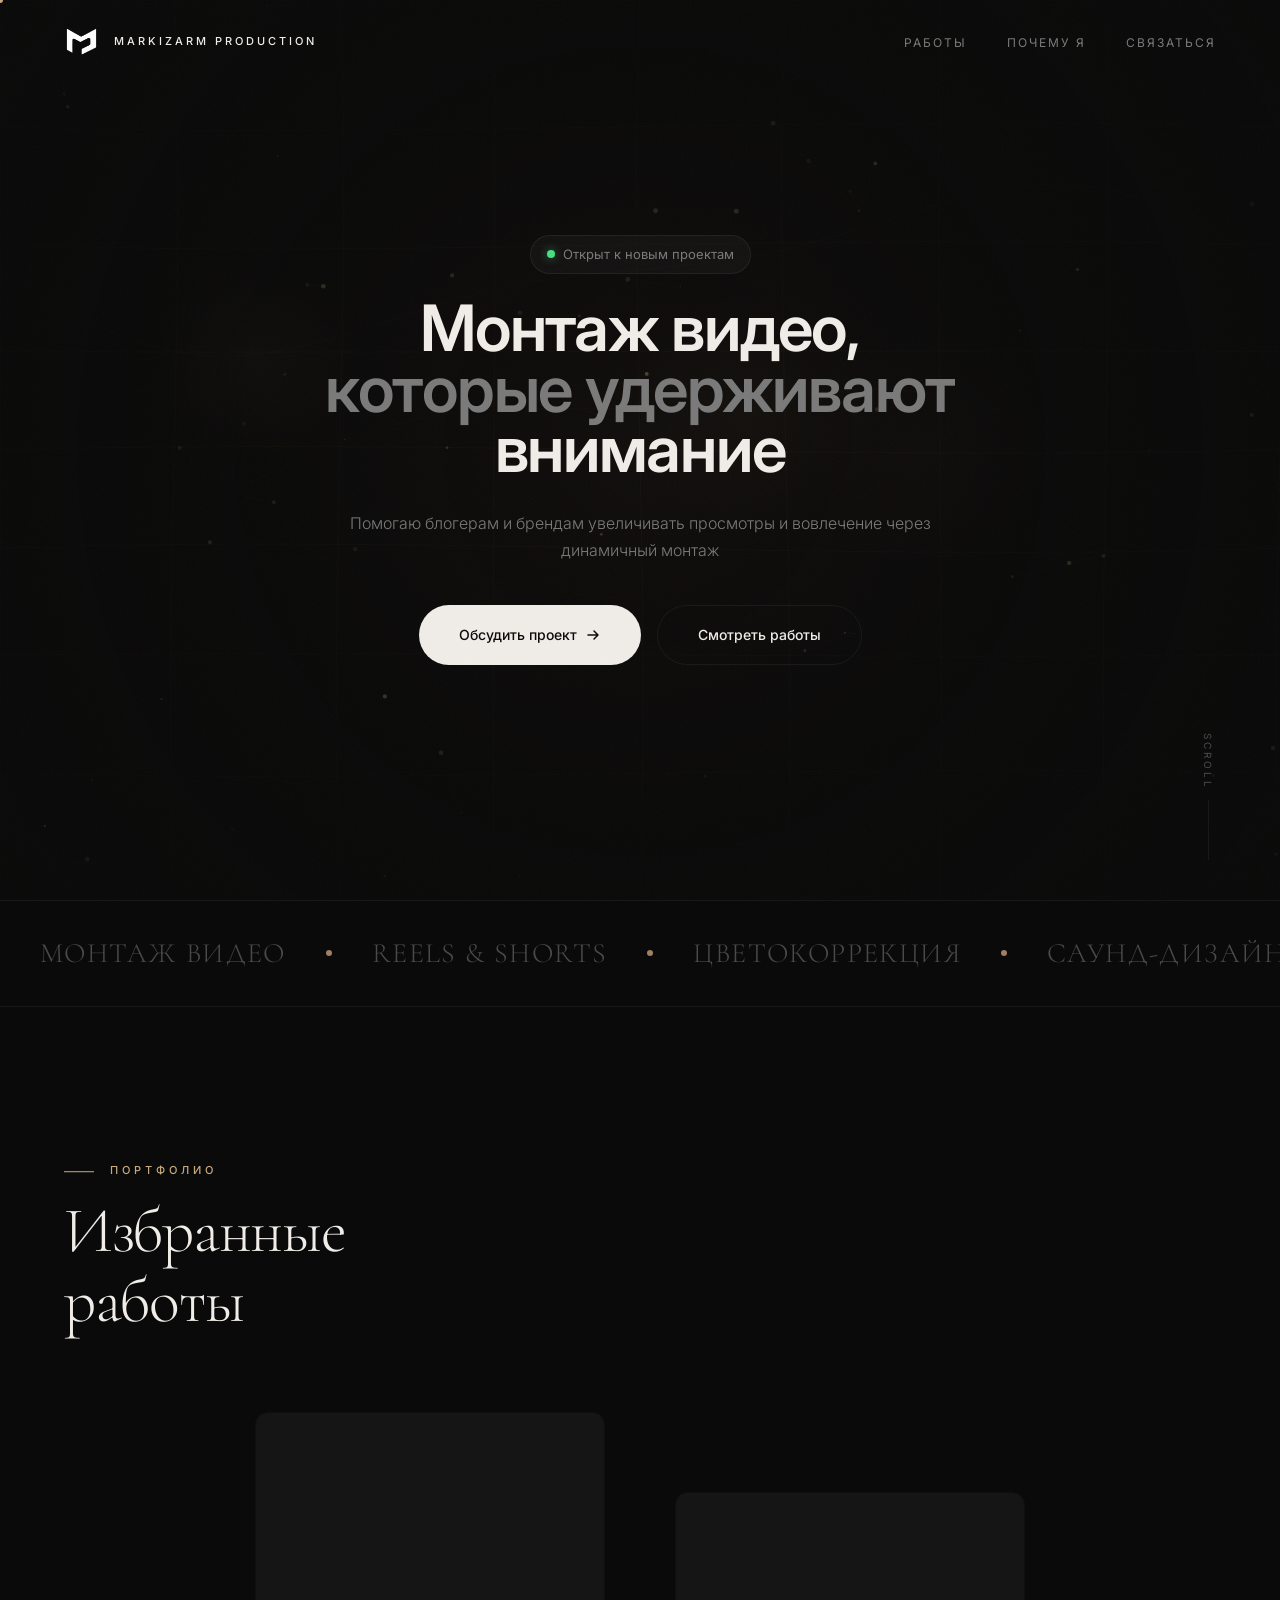
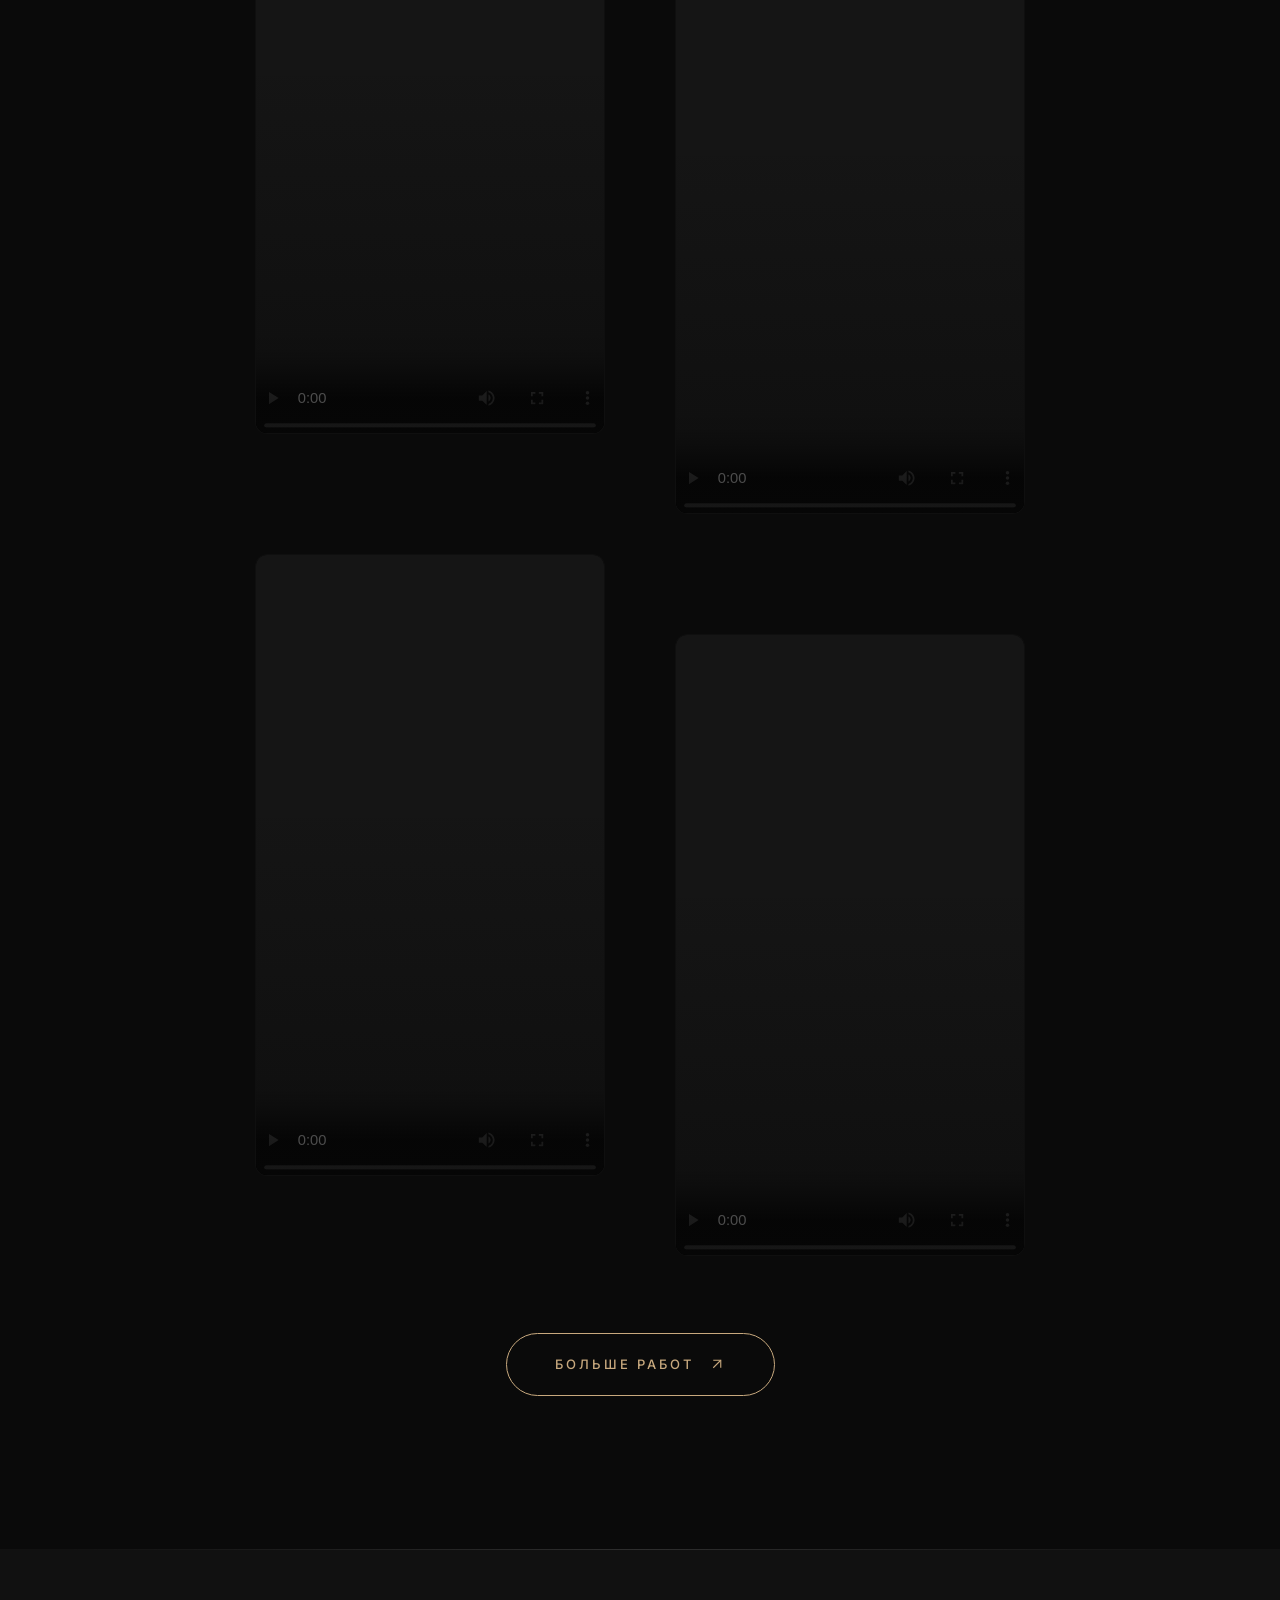
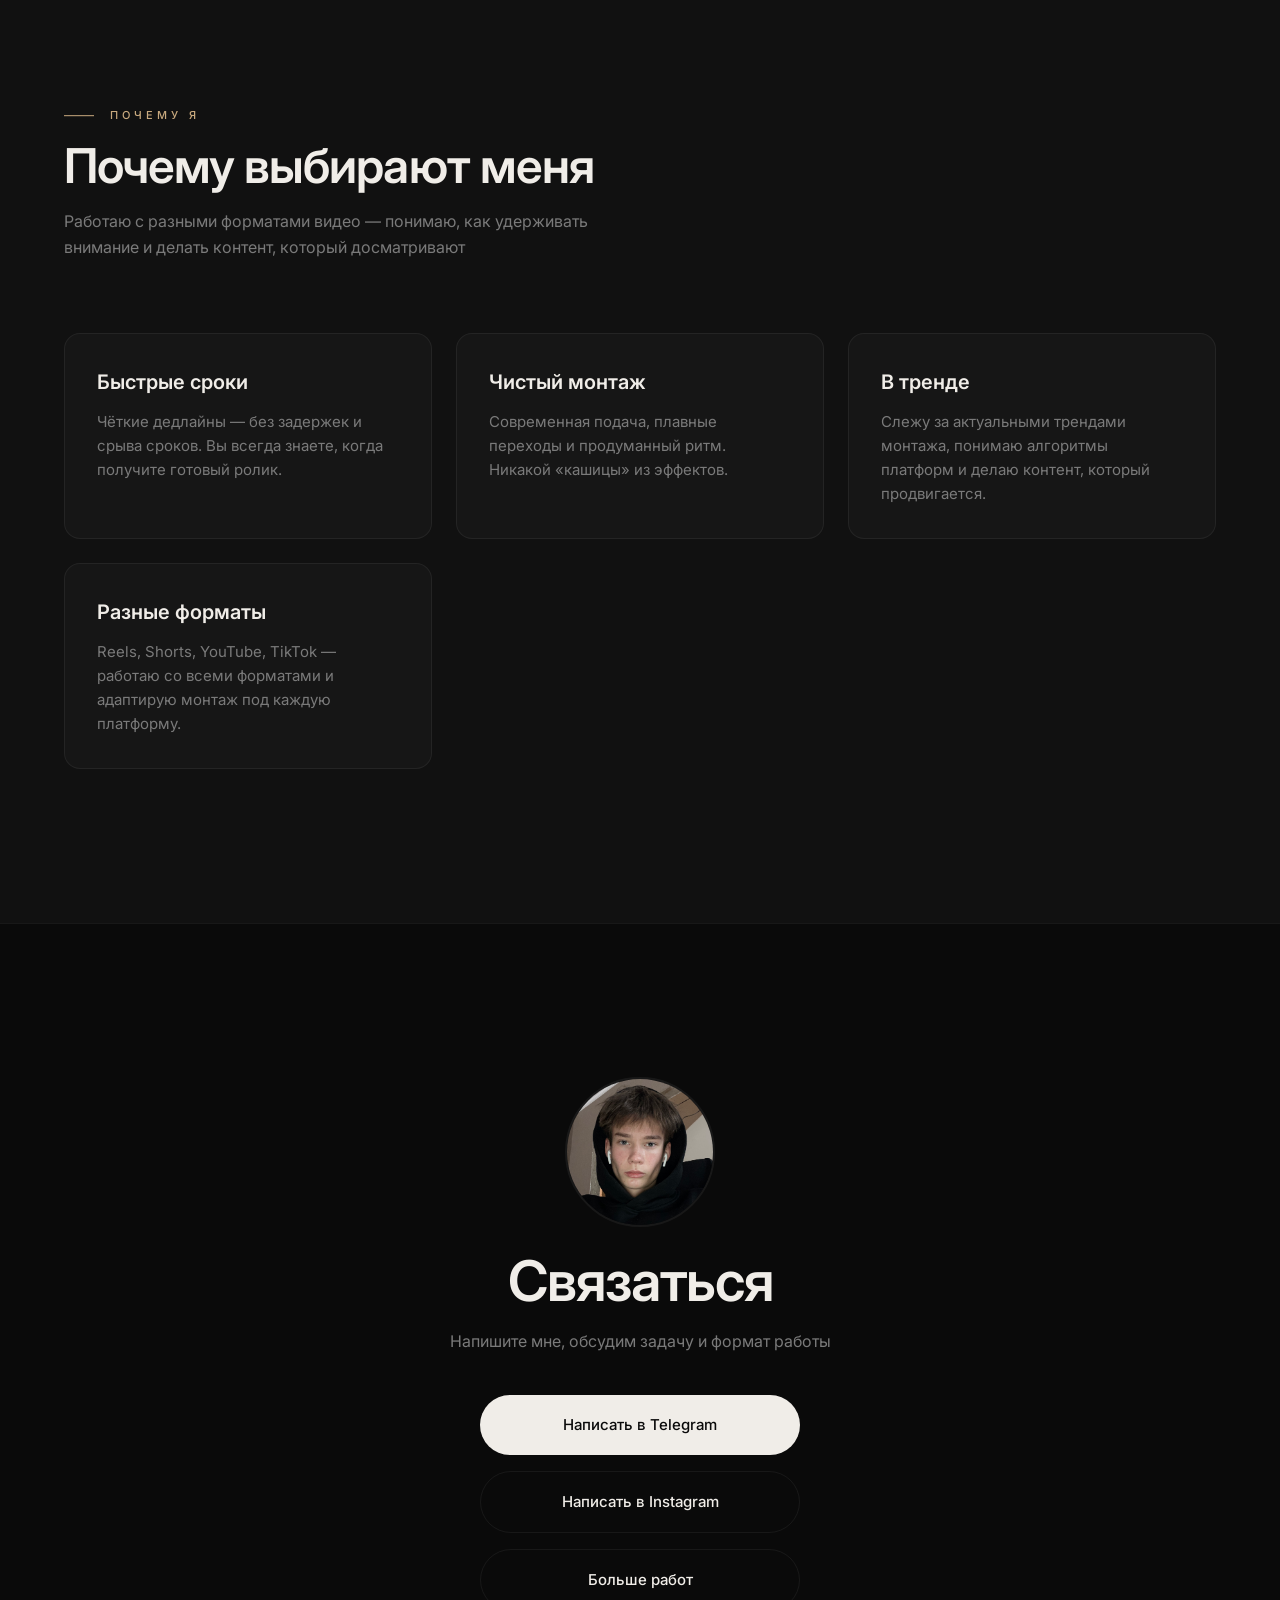
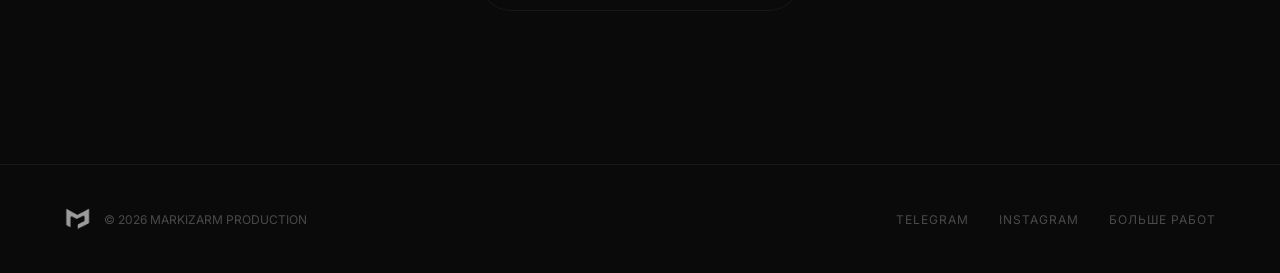
==== commit d98a118c: "Add files via upload" ====
--- a/index.html
+++ b/index.html
@@ -13,13 +13,13 @@
 
   <link rel="stylesheet" href="style.css">
 
-  <link rel="icon" type="image/png" href="логотип/M%20-%20черный.png">
+  <link rel="icon" type="image/png" href="logo/logo-black.png">
 </head>
 <body>
 
   <!-- ========== PRELOADER ========== -->
   <div class="preloader" id="preloader">
-    <img src="логотип/M%20-%20черный.png" alt="Logo" class="preloader-logo custom-logo">
+    <img src="logo/logo-black.png" alt="Logo" class="preloader-logo custom-logo">
     <div class="preloader-line"></div>
   </div>
 
@@ -37,7 +37,7 @@
   <!-- ========== NAVIGATION ========== -->
   <nav class="nav" id="nav">
     <a href="#" class="nav-logo" data-hover>
-      <img src="логотип/M%20-%20черный.png" alt="Logo" class="custom-logo nav-logo-img">
+      <img src="logo/logo-black.png" alt="Logo" class="custom-logo nav-logo-img">
       <div class="nav-logo-text">
         MARKIZARM PRODUCTION
       </div>
@@ -228,7 +228,7 @@
   <footer class="footer">
     <div class="footer-left">
       <a href="#" class="footer-logo" data-hover>
-        <img src="логотип/M%20-%20черный.png" alt="Logo" class="custom-logo">
+        <img src="logo/logo-black.png" alt="Logo" class="custom-logo">
       </a>
       <span class="footer-copy">&copy; 2026 MARKIZARM PRODUCTION</span>
     </div>
